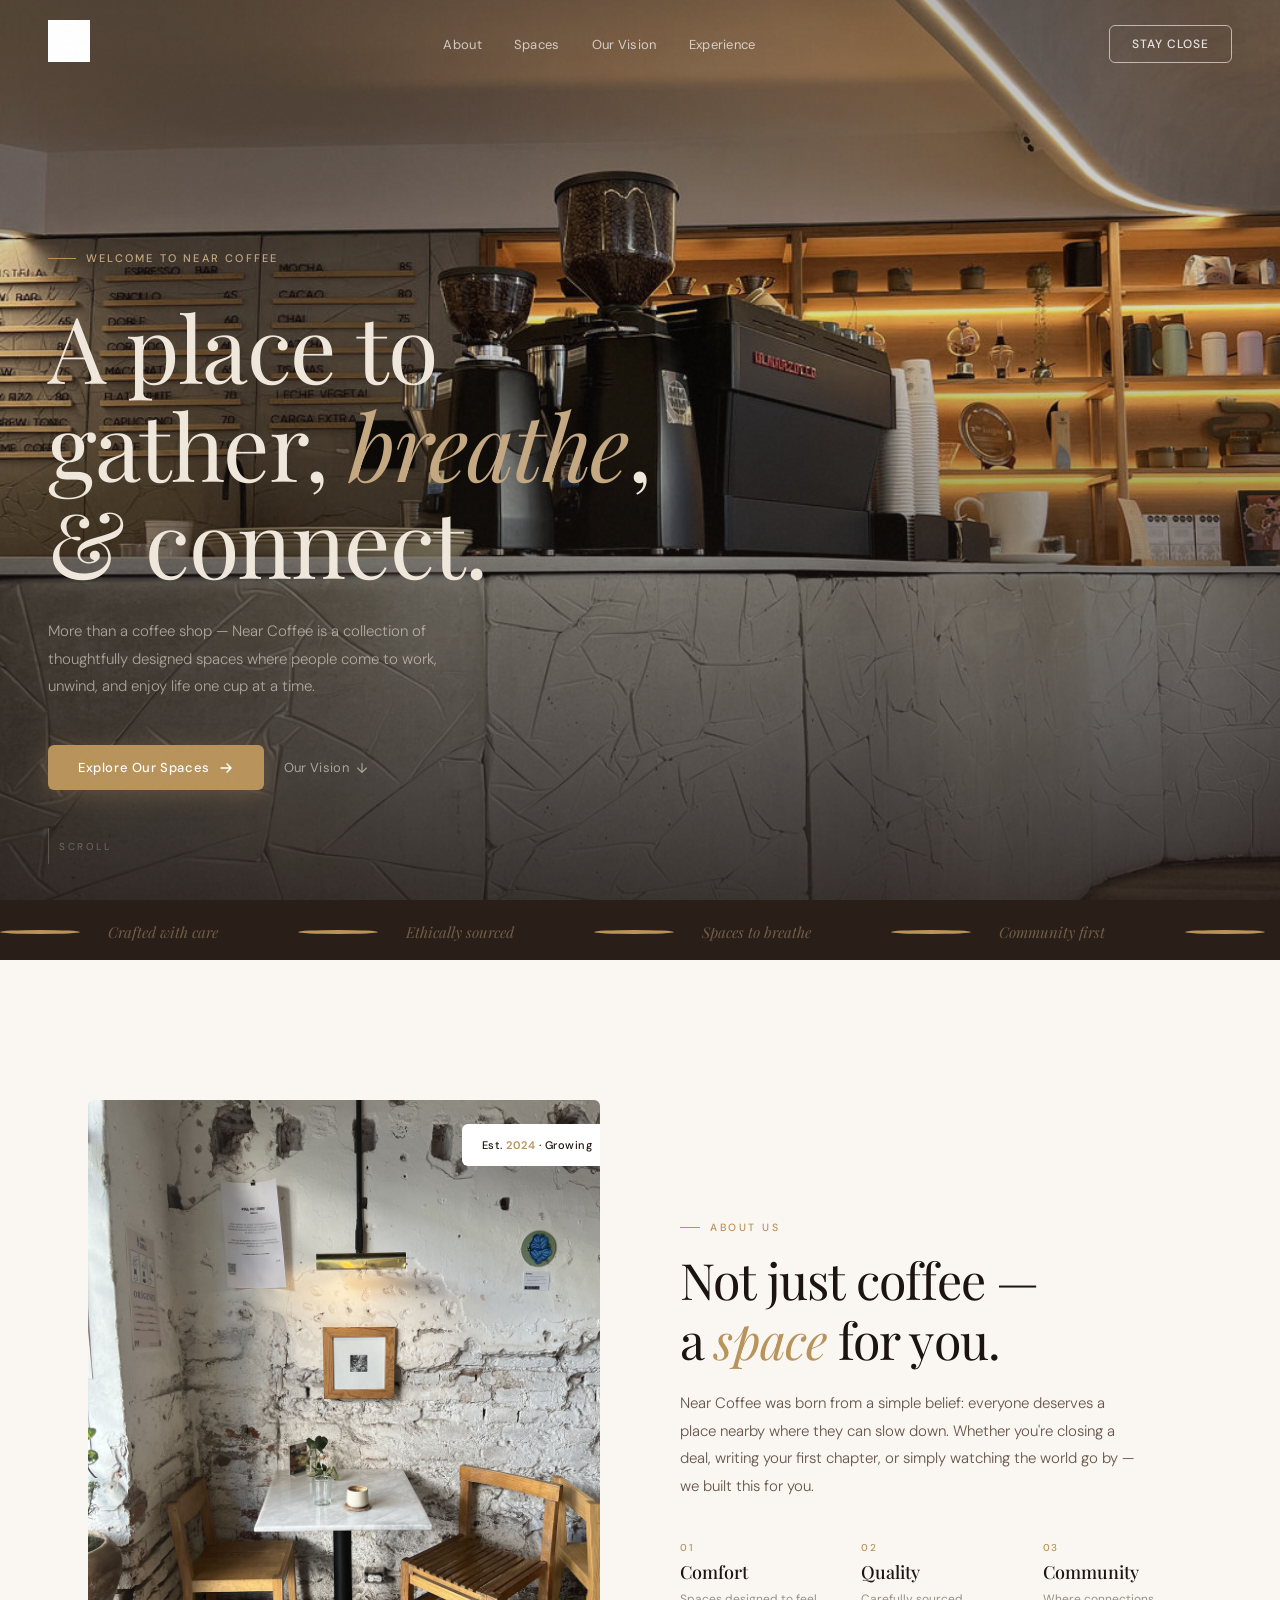
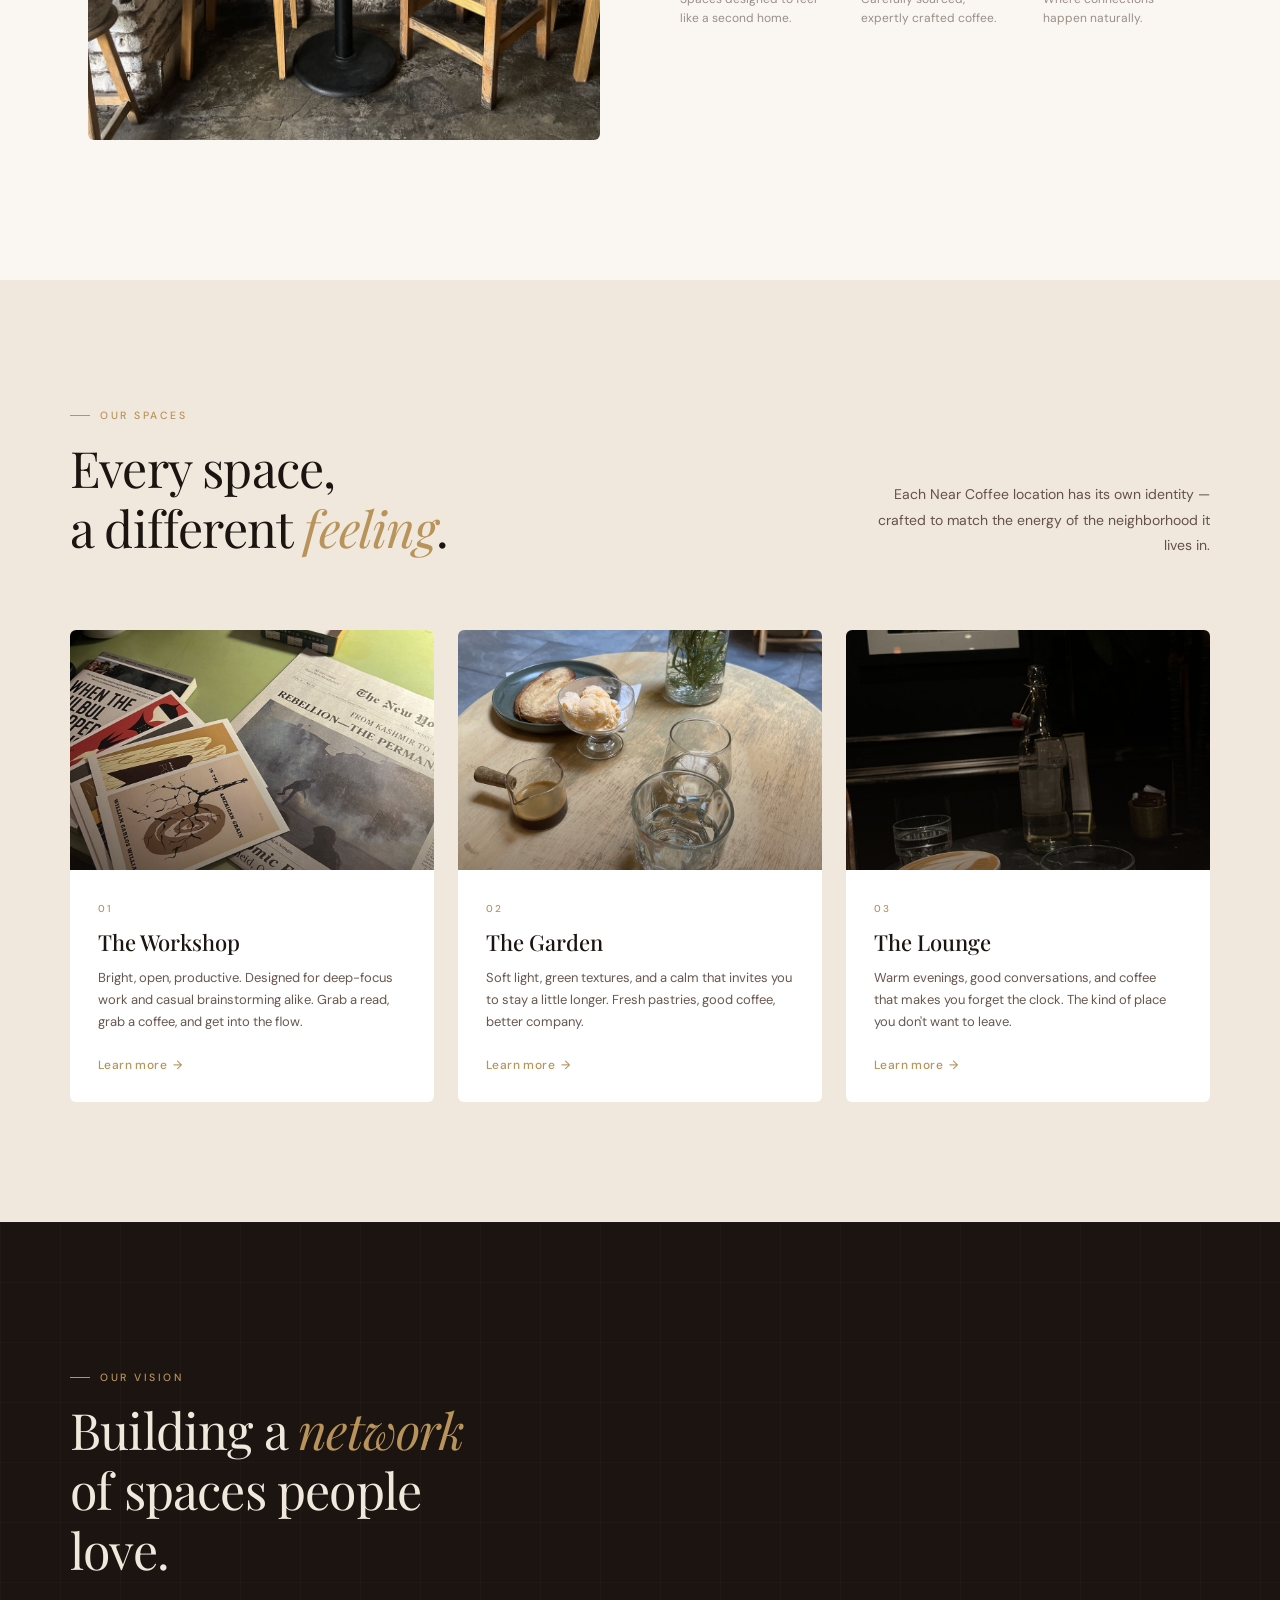
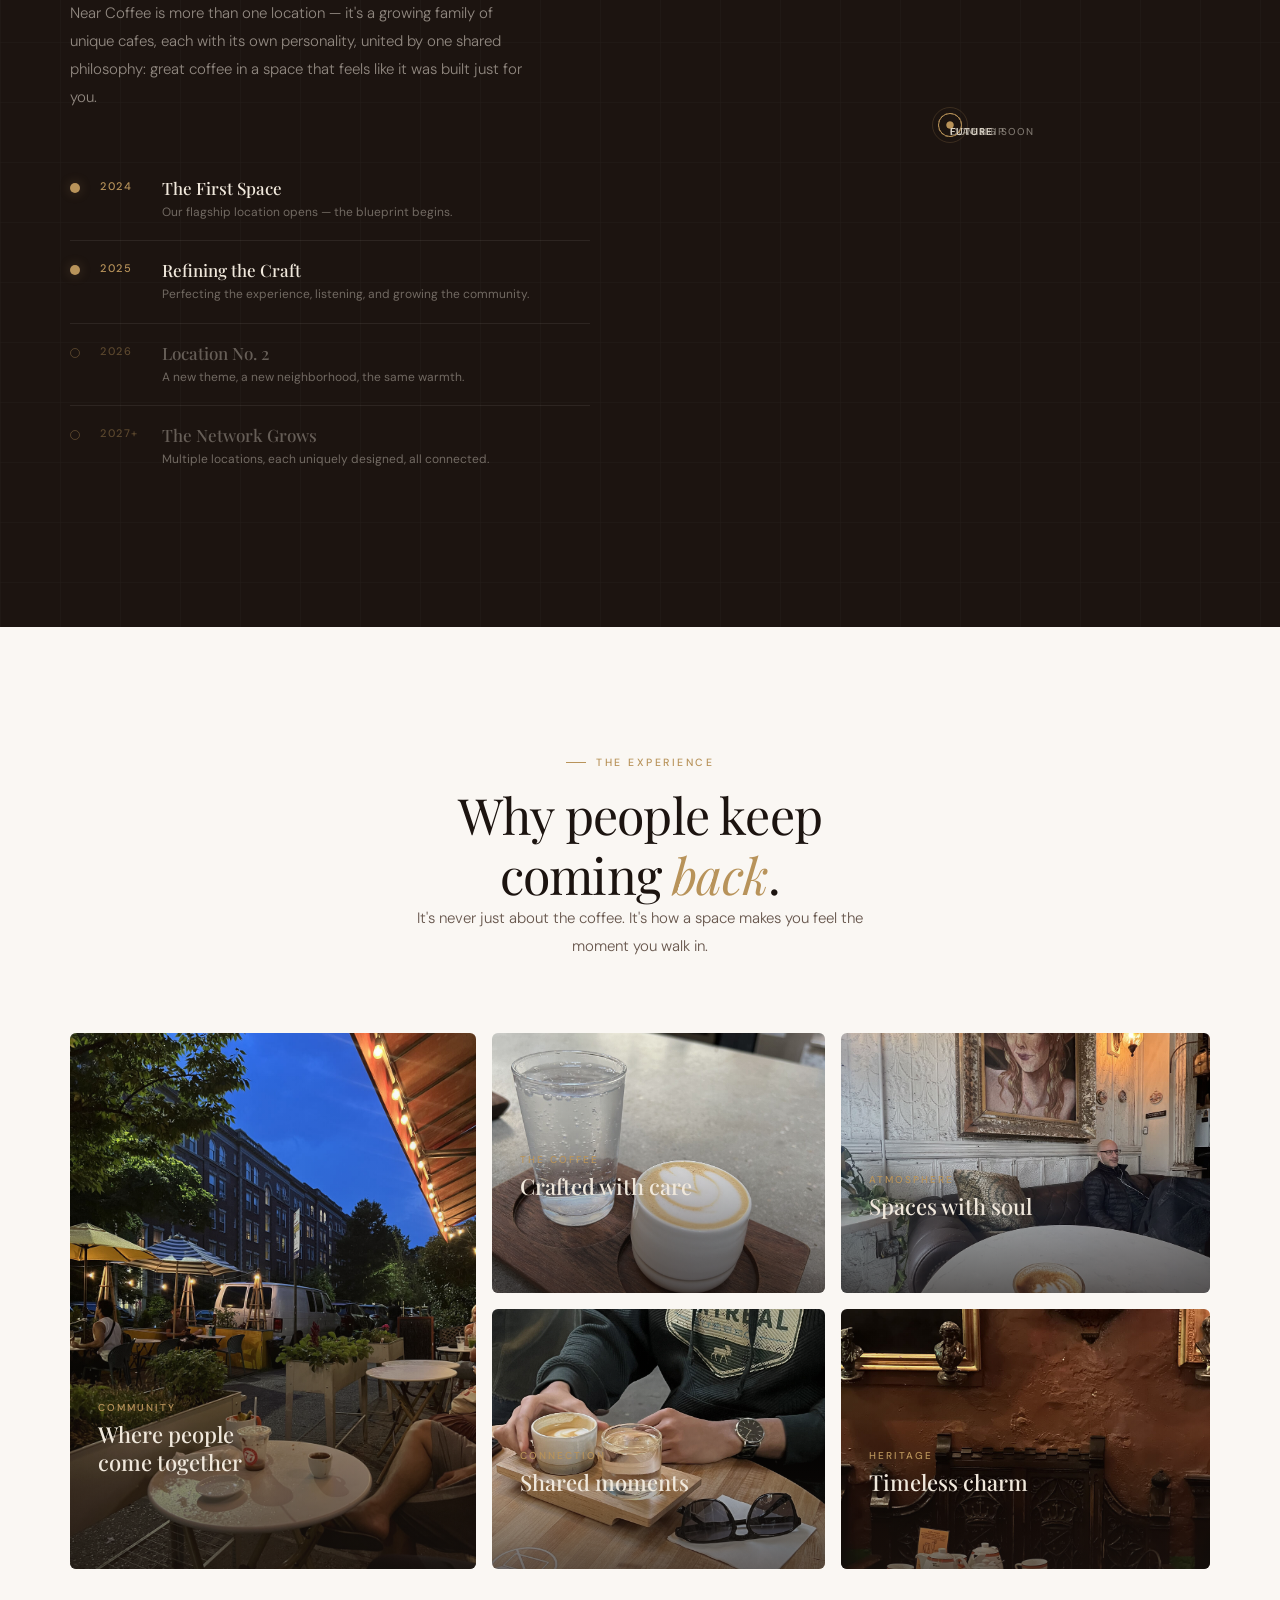
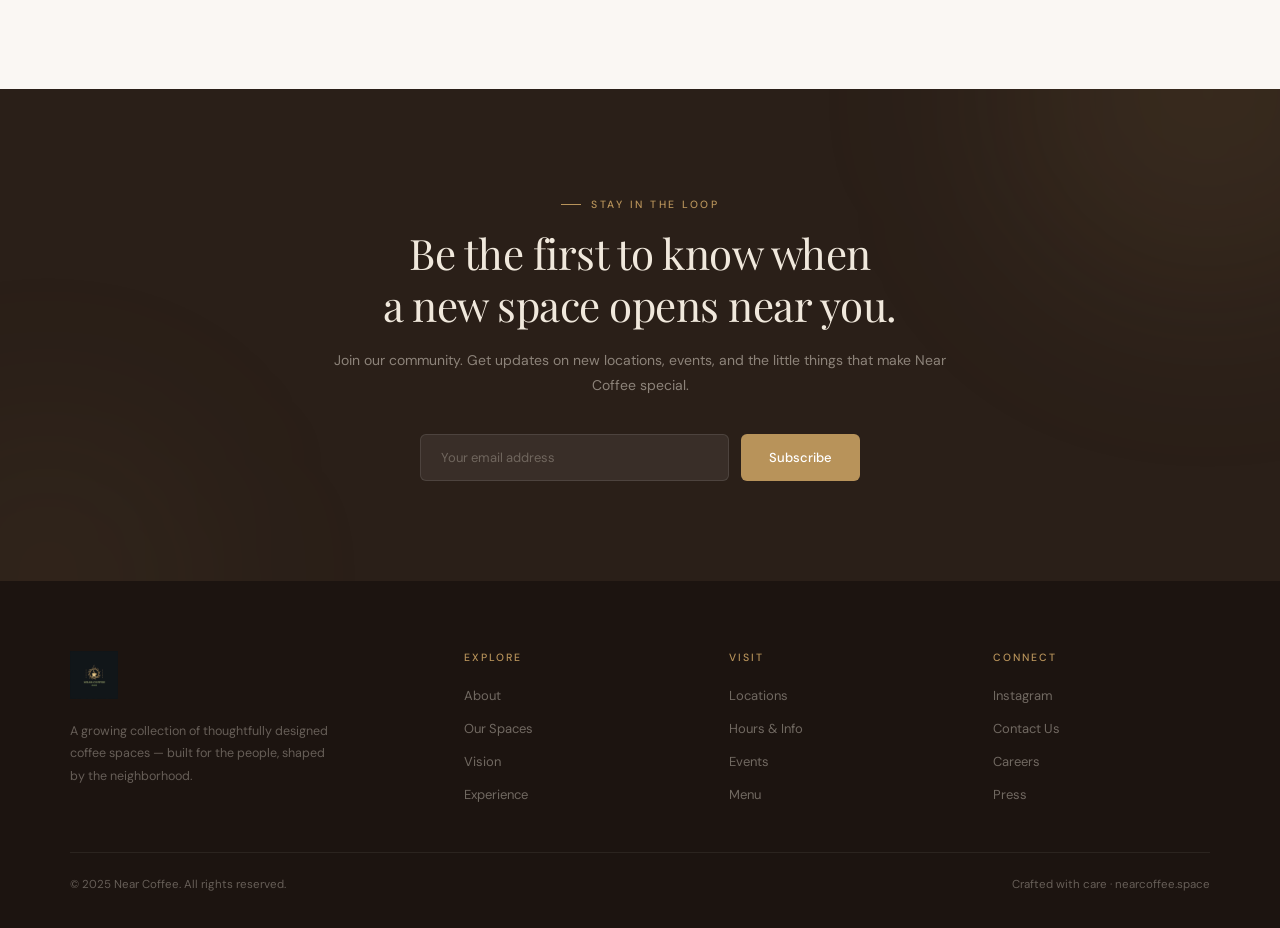
==== index.html @ dd23cb7d "Added initial index file" ====
<!DOCTYPE html>
<html lang="en">
<head>
<meta charset="UTF-8"/>
<meta name="viewport" content="width=device-width, initial-scale=1.0"/>
<title>Near Coffee — Your Space</title>
<link rel="preconnect" href="https://fonts.googleapis.com">
<link rel="preconnect" href="https://fonts.gstatic.com" crossorigin>
<link href="https://fonts.googleapis.com/css2?family=Playfair+Display:ital,wght@0,400;0,500;0,600;1,400;1,500&family=DM+Sans:wght@300;400;500&display=swap" rel="stylesheet">
<style>
/* ═══════════════════════════════════════════
   TOKENS & RESET
═══════════════════════════════════════════ */
:root {
  --espresso:   #1c1410;
  --dark-brown:#2a1f18;
  --umber:     #3d2e24;
  --latte:     #c4a882;
  --cream:     #f0e8dc;
  --cream-off: #e4d9cb;
  --warm-white:#faf7f3;
  --text-mute: rgba(60,40,28,.5);
  --text-body: rgba(60,40,28,.78);
  --gold:      #b8935a;
  --gold-light:rgba(184,147,90,.18);
  --radius:    6px;
  --font-display: 'Playfair Display', Georgia, serif;
  --font-body:    'DM Sans', system-ui, sans-serif;
}

*, *::before, *::after { margin:0; padding:0; box-sizing:border-box; }
html { scroll-behavior: smooth; }
body {
  font-family: var(--font-body);
  background: var(--warm-white);
  color: var(--espresso);
  -webkit-font-smoothing: antialiased;
  overflow-x: hidden;
}
a { text-decoration:none; color:inherit; }

/* Grain overlay */
body::after {
  content:'';
  position:fixed; inset:0; z-index:999;
  pointer-events:none; opacity:.03;
  background-image: url("data:image/svg+xml,%3Csvg viewBox='0 0 256 256' xmlns='http://www.w3.org/2000/svg'%3E%3Cfilter id='n'%3E%3CfeTurbulence type='fractalNoise' baseFrequency='.9' numOctaves='4' stitchTiles='stitch'/%3E%3C/filter%3E%3Crect width='100%25' height='100%25' filter='url(%23n)'/%3E%3C/svg%3E");
}

/* ═══════════════════════════════════════════
   NAV
═══════════════════════════════════════════ */
nav {
  position:fixed; top:0; left:0; right:0; z-index:100;
  display:flex; align-items:center; justify-content:space-between;
  padding: 20px 48px;
  transition: all .4s cubic-bezier(.4,0,.2,1);
}
nav.scrolled {
  background: rgba(250,247,243,.92);
  backdrop-filter: blur(14px);
  -webkit-backdrop-filter: blur(14px);
  padding: 12px 48px;
  box-shadow: 0 1px 0 rgba(184,147,90,.15);
}
.nav-logo img {
  height: 42px;
  width: auto;
  transition: filter .3s;
}
nav:not(.scrolled) .nav-logo img {
  filter: brightness(0) invert(1);
}
nav.scrolled .nav-logo img {
  filter: none;
}
.nav-links { display:flex; gap:32px; list-style:none; align-items:center; }
.nav-links a {
  font-size:13px; font-weight:400;
  color: rgba(255,255,255,.7);
  letter-spacing:.3px; position:relative;
  transition: color .3s;
}
nav.scrolled .nav-links a { color: var(--text-body); }
.nav-links a::after {
  content:''; position:absolute; bottom:-4px; left:0;
  width:0; height:1.5px; background:var(--gold);
  transition: width .35s cubic-bezier(.4,0,.2,1);
}
.nav-links a:hover { color: var(--gold); }
.nav-links a:hover::after { width:100%; }
.nav-cta {
  font-size:12px; font-weight:500; letter-spacing:1px;
  text-transform:uppercase; padding:10px 22px;
  border:1.5px solid rgba(255,255,255,.6); border-radius:var(--radius);
  color: rgba(255,255,255,.85);
  transition: background .3s, color .3s, border-color .3s;
}
nav.scrolled .nav-cta { border-color:var(--espresso); color:var(--espresso); }
.nav-cta:hover { background:var(--gold); color:#fff; border-color:var(--gold); }

/* ═══════════════════════════════════════════
   HERO
═══════════════════════════════════════════ */
.hero {
  position:relative;
  min-height:100vh;
  display:flex; flex-direction:column;
  justify-content:flex-end;
  padding: 0 48px 110px;
  overflow:hidden;
}
.hero-bg {
  position:absolute; inset:0;
  background: url([data-uri]) center/cover no-repeat;
  transition: transform 8s ease-out;
}
.hero:hover .hero-bg { transform: scale(1.03); }
.hero-overlay {
  position:absolute; inset:0;
  background: linear-gradient(
    to bottom,
    rgba(28,20,16,.3) 0%,
    rgba(28,20,16,.15) 35%,
    rgba(28,20,16,.55) 70%,
    rgba(28,20,16,.85) 100%
  );
}
.hero-content { position:relative; z-index:2; max-width:700px; }

.hero-tag {
  display:inline-flex; align-items:center; gap:10px;
  font-size:11px; font-weight:500;
  letter-spacing:2.2px; text-transform:uppercase;
  color:var(--latte); margin-bottom:32px;
  opacity:0; animation: revealUp .9s .2s forwards;
}
.hero-tag::before { content:''; width:28px; height:1px; background:var(--gold); }

.hero-title {
  font-family:var(--font-display);
  font-size: clamp(50px, 8vw, 92px);
  font-weight:400; line-height:1.06;
  color:var(--cream); letter-spacing:-1.5px;
  opacity:0; animation: revealUp 1s .4s forwards;
}
.hero-title em { font-style:italic; color:var(--latte); }

.hero-sub {
  margin-top:28px; max-width:440px;
  font-size:15px; font-weight:300; line-height:1.85;
  color:rgba(240,232,220,.6);
  opacity:0; animation: revealUp .9s .65s forwards;
}
.hero-actions {
  margin-top:44px; display:flex; gap:16px;
  flex-wrap:wrap; align-items:center;
  opacity:0; animation: revealUp .9s .85s forwards;
}
.btn-primary {
  display:inline-flex; align-items:center; gap:8px;
  padding:14px 30px; background:var(--gold); color:#fff;
  font-size:13px; font-weight:500; letter-spacing:.6px;
  border-radius:var(--radius); border:none; cursor:pointer;
  transition: background .3s, transform .2s, box-shadow .3s;
  box-shadow: 0 4px 24px rgba(184,147,90,.3);
}
.btn-primary:hover { background:#a07e48; transform:translateY(-1px); box-shadow:0 6px 32px rgba(184,147,90,.4); }
.btn-primary svg { transition:transform .3s; }
.btn-primary:hover svg { transform:translateX(3px); }
.btn-ghost {
  display:inline-flex; align-items:center; gap:6px;
  padding:14px 4px; font-size:13px; font-weight:400;
  color:rgba(240,232,220,.6); border:none; background:none;
  cursor:pointer; transition:color .3s; letter-spacing:.3px;
}
.btn-ghost:hover { color:var(--latte); }

.hero-scroll {
  position:absolute; bottom:36px; left:48px; z-index:2;
  display:flex; align-items:center; gap:10px;
  font-size:10px; letter-spacing:2.5px; text-transform:uppercase;
  color:rgba(240,232,220,.3);
  opacity:0; animation: revealUp .8s 1.2s forwards;
}
.hero-scroll-line {
  width:1px; height:36px; background:rgba(240,232,220,.2);
  position:relative; overflow:hidden;
}
.hero-scroll-line::after {
  content:''; position:absolute; top:-100%; left:0;
  width:100%; height:100%; background:var(--gold);
  animation: scrollPulse 2s ease-in-out infinite;
}
@keyframes scrollPulse { 0%{top:-100%} 100%{top:100%} }
@keyframes revealUp {
  from { opacity:0; transform:translateY(28px); }
  to   { opacity:1; transform:translateY(0); }
}

/* ═══════════════════════════════════════════
   MARQUEE
═══════════════════════════════════════════ */
.marquee-strip {
  background:var(--dark-brown); padding:18px 0;
  overflow:hidden; white-space:nowrap;
}
.marquee-track {
  display:inline-flex;
  animation: marquee 28s linear infinite;
}
.marquee-track span {
  display:inline-flex; align-items:center; gap:28px;
  font-family:var(--font-display); font-size:15px; font-style:italic;
  color:rgba(196,168,130,.45); padding-right:80px; white-space:nowrap;
}
.marquee-track .dot { width:4px; height:4px; border-radius:50%; background:var(--gold); flex-shrink:0; }
@keyframes marquee { to { transform:translateX(-50%); } }

/* ═══════════════════════════════════════════
   SECTION COMMONS
═══════════════════════════════════════════ */
section { padding:120px 48px; }
.sec-label {
  display:inline-flex; align-items:center; gap:10px;
  font-size:10.5px; font-weight:500;
  letter-spacing:2.5px; text-transform:uppercase; color:var(--gold);
  margin-bottom:16px;
}
.sec-label::before { content:''; width:20px; height:1px; background:var(--gold); }
.sec-title {
  font-family:var(--font-display);
  font-size:clamp(34px, 4.5vw, 50px); font-weight:400;
  line-height:1.2; color:var(--espresso); letter-spacing:-.8px;
  max-width:540px;
}
.sec-title em { font-style:italic; color:var(--gold); }
.sec-desc {
  font-size:15px; font-weight:300; line-height:1.85;
  color:var(--text-body); max-width:460px; margin-top:20px;
}

/* Reveal */
.reveal {
  opacity:0; transform:translateY(36px);
  transition: opacity .85s cubic-bezier(.4,0,.2,1), transform .85s cubic-bezier(.4,0,.2,1);
}
.reveal.visible { opacity:1; transform:translateY(0); }
.reveal-d1 { transition-delay:.12s; }
.reveal-d2 { transition-delay:.24s; }
.reveal-d3 { transition-delay:.36s; }

/* ═══════════════════════════════════════════
   ABOUT
═══════════════════════════════════════════ */
.about-wrap { max-width:1200px; margin:0 auto; padding:140px 48px; }
.about {
  display:grid; grid-template-columns:1fr 1fr;
  gap:80px; align-items:center;
}
.about-visual {
  position:relative; border-radius:var(--radius); overflow:hidden;
  aspect-ratio:4/5;
}
.about-visual img {
  width:100%; height:100%; object-fit:cover;
  transition: transform 6s ease;
}
.about-wrap:hover .about-visual img { transform:scale(1.04); }

.about-tag {
  position:absolute; top:24px; right:-12px;
  background:#fff; padding:14px 20px;
  border-radius:var(--radius);
  box-shadow:0 8px 40px rgba(0,0,0,.08);
  font-size:11px; font-weight:500; color:var(--espresso);
  letter-spacing:.5px; white-space:nowrap; z-index:2;
}
.about-tag span { color:var(--gold); font-weight:600; }

.about-pillars { display:flex; gap:32px; margin-top:40px; flex-wrap:wrap; }
.pillar { display:flex; flex-direction:column; gap:6px; flex:1; min-width:110px; }
.pillar-num { font-size:10px; color:var(--gold); font-weight:500; letter-spacing:1.5px; }
.pillar-name { font-family:var(--font-display); font-size:18px; font-weight:500; color:var(--espresso); }
.pillar-desc { font-size:12px; color:var(--text-mute); line-height:1.6; }

/* ═══════════════════════════════════════════
   SPACES
═══════════════════════════════════════════ */
.spaces-section { background:var(--cream); }
.spaces-inner { max-width:1140px; margin:0 auto; }
.spaces-header {
  display:flex; justify-content:space-between; align-items:flex-end;
  flex-wrap:wrap; gap:24px; margin-bottom:72px;
}
.spaces-grid {
  display:grid; grid-template-columns:repeat(3,1fr); gap:24px;
}
.space-card {
  background:#fff; border-radius:var(--radius);
  overflow:hidden; cursor:pointer; position:relative;
  transition: transform .35s cubic-bezier(.4,0,.2,1), box-shadow .35s;
}
.space-card:hover { transform:translateY(-6px); box-shadow:0 20px 60px rgba(0,0,0,.08); }
.space-card-img {
  height:240px; overflow:hidden; position:relative;
}
.space-card-img img {
  width:100%; height:100%; object-fit:cover;
  transition: transform .6s cubic-bezier(.4,0,.2,1);
}
.space-card:hover .space-card-img img { transform:scale(1.06); }
.space-card-img::after {
  content:''; position:absolute; inset:0;
  background:linear-gradient(to top, rgba(28,20,16,.4) 0%, transparent 60%);
}
.space-card-body { padding:32px 28px 28px; }
.sc-num { font-size:10px; letter-spacing:2px; color:var(--gold); font-weight:500; margin-bottom:12px; }
.sc-title { font-family:var(--font-display); font-size:22px; font-weight:500; color:var(--espresso); margin-bottom:10px; }
.sc-desc { font-size:13px; color:var(--text-body); line-height:1.7; margin-bottom:20px; }
.sc-link {
  display:inline-flex; align-items:center; gap:6px;
  font-size:12px; font-weight:500; color:var(--gold); letter-spacing:.4px;
  transition: gap .3s;
}
.sc-link:hover { gap:10px; }

/* ═══════════════════════════════════════════
   VISION
═══════════════════════════════════════════ */
.vision {
  background:var(--espresso); position:relative;
  overflow:hidden; padding:140px 48px;
}
.vision-grid-bg {
  position:absolute; inset:0; opacity:.04;
  background-image:
    linear-gradient(rgba(255,255,255,.5) 1px, transparent 1px),
    linear-gradient(90deg, rgba(255,255,255,.5) 1px, transparent 1px);
  background-size:60px 60px; pointer-events:none;
}
.vision-inner {
  max-width:1140px; margin:0 auto;
  display:grid; grid-template-columns:1fr 1fr;
  gap:100px; align-items:center; position:relative; z-index:1;
}
.vision-text .sec-label { color:var(--gold); }
.vision-text .sec-title { color:var(--cream); max-width:440px; }
.vision-text .sec-desc { color:rgba(240,232,220,.55); }

.vision-timeline { margin-top:48px; display:flex; flex-direction:column; }
.vt-item {
  display:flex; gap:20px; align-items:flex-start;
  padding:18px 0; border-bottom:1px solid rgba(240,232,220,.08);
}
.vt-item:last-child { border-bottom:none; }
.vt-dot {
  width:10px; height:10px; border-radius:50%;
  background:var(--gold); flex-shrink:0; margin-top:6px;
  box-shadow:0 0 12px rgba(184,147,90,.3);
}
.vt-dot.future { background:transparent; border:1.5px solid rgba(184,147,90,.35); box-shadow:none; }
.vt-year { font-size:11px; font-weight:500; letter-spacing:1.5px; color:var(--gold); min-width:42px; margin-top:2px; }
.vt-year.future { color:rgba(184,147,90,.4); }
.vt-info h4 { font-family:var(--font-display); font-size:17px; font-weight:500; color:var(--cream); margin-bottom:4px; }
.vt-info h4.future { color:rgba(240,232,220,.35); }
.vt-info p { font-size:12px; color:rgba(240,232,220,.4); line-height:1.6; }

.vision-map {
  position:relative; aspect-ratio:1; max-width:420px; margin:0 auto;
}
.vm-frame {
  position:absolute; inset:0;
  border:1px solid rgba(184,147,90,.12); border-radius:var(--radius);
  background:rgba(184,147,90,.02);
}
.vm-pin { position:absolute; width:24px; height:24px; transform:translate(-50%,-50%); }
.vm-pin-ring { width:100%; height:100%; border-radius:50%; border:1.5px solid var(--gold); position:relative; transition:border-color .3s; }
.vm-pin:hover .vm-pin-ring { border-color:var(--latte); }
.vm-pin-dot { position:absolute; top:50%; left:50%; transform:translate(-50%,-50%); width:7px; height:7px; border-radius:50%; background:var(--gold); }
.vm-pin.future .vm-pin-ring { border-color:rgba(184,147,90,.25); border-style:dashed; }
.vm-pin.future .vm-pin-dot { background:rgba(184,147,90,.3); }
.vm-pin-pulse { position:absolute; inset:-6px; border-radius:50%; border:1px solid rgba(184,147,90,.2); animation:pinPulse 2.5s ease-out infinite; }
@keyframes pinPulse { to { transform:scale(2.2); opacity:0; } }
.vm-label { position:absolute; font-size:10px; font-weight:500; letter-spacing:1px; text-transform:uppercase; color:rgba(240,232,220,.45); white-space:nowrap; }

/* ═══════════════════════════════════════════
   EXPERIENCE — Photo Grid
═══════════════════════════════════════════ */
.experience { background:var(--warm-white); }
.exp-inner { max-width:1140px; margin:0 auto; }
.exp-header { text-align:center; margin-bottom:72px; }
.exp-header .sec-label { justify-content:center; }
.exp-header .sec-title { max-width:100%; text-align:center; }
.exp-header .sec-desc { text-align:center; margin:0 auto; }

.exp-photo-grid {
  display:grid;
  grid-template-columns: 1.1fr 0.9fr 1fr;
  grid-template-rows: 260px 260px;
  gap:16px;
}
.exp-photo {
  position:relative; border-radius:var(--radius);
  overflow:hidden; cursor:pointer;
}
.exp-photo img {
  width:100%; height:100%; object-fit:cover;
  transition:transform .6s cubic-bezier(.4,0,.2,1);
}
.exp-photo:hover img { transform:scale(1.05); }
.exp-photo-overlay {
  position:absolute; inset:0;
  background:linear-gradient(to top, rgba(28,20,16,.65) 0%, rgba(28,20,16,.1) 50%, transparent 100%);
  display:flex; flex-direction:column; justify-content:flex-end;
  padding:28px;
  transition: background .3s;
}
.exp-photo:hover .exp-photo-overlay { background:linear-gradient(to top, rgba(28,20,16,.75) 0%, rgba(28,20,16,.2) 50%, transparent 100%); }
.exp-photo-label {
  font-size:10px; letter-spacing:2px; text-transform:uppercase;
  color:var(--gold); margin-bottom:6px; font-weight:500;
}
.exp-photo-title {
  font-family:var(--font-display); font-size:22px; font-weight:500;
  color:var(--cream); line-height:1.3;
}
.exp-photo-desc {
  font-size:12px; color:rgba(240,232,220,.55); margin-top:6px;
  line-height:1.6; max-width:280px;
  opacity:0; transform:translateY(8px);
  transition: opacity .4s .1s, transform .4s .1s;
}
.exp-photo:hover .exp-photo-desc { opacity:1; transform:translateY(0); }

/* Grid layout — make certain items span */
.exp-photo.tall { grid-row:span 2; }

/* ═══════════════════════════════════════════
   CTA / NEWSLETTER
═══════════════════════════════════════════ */
.cta-section {
  background:var(--dark-brown); position:relative; overflow:hidden; padding:100px 48px;
}
.cta-blob { position:absolute; border-radius:50%; filter:blur(100px); pointer-events:none; }
.cta-blob-1 { width:400px; height:400px; background:rgba(184,147,90,.1); top:-40%; right:-10%; }
.cta-blob-2 { width:300px; height:300px; background:rgba(184,147,90,.06); bottom:-30%; left:-8%; }
.cta-inner { max-width:640px; margin:0 auto; text-align:center; position:relative; z-index:1; }
.cta-inner .sec-label { justify-content:center; color:var(--gold); }
.cta-inner h2 {
  font-family:var(--font-display); font-size:clamp(30px,4vw,42px);
  font-weight:400; color:var(--cream); line-height:1.25;
  margin-bottom:16px; letter-spacing:-.5px;
}
.cta-inner p { font-size:14px; color:rgba(240,232,220,.5); line-height:1.8; margin-bottom:36px; }
.cta-form { display:flex; gap:12px; max-width:440px; margin:0 auto; }
.cta-form input {
  flex:1; padding:14px 20px; background:rgba(255,255,255,.07);
  border:1px solid rgba(255,255,255,.1); border-radius:var(--radius);
  color:var(--cream); font-family:var(--font-body); font-size:13px; outline:none;
  transition:border-color .3s, background .3s;
}
.cta-form input::placeholder { color:rgba(240,232,220,.3); }
.cta-form input:focus { border-color:var(--gold); background:rgba(255,255,255,.1); }
.cta-form button {
  padding:14px 28px; background:var(--gold); color:#fff;
  border:none; border-radius:var(--radius); font-family:var(--font-body);
  font-size:13px; font-weight:500; cursor:pointer;
  transition:background .3s; white-space:nowrap;
}
.cta-form button:hover { background:#a07e48; }

/* ═══════════════════════════════════════════
   FOOTER
═══════════════════════════════════════════ */
footer { background:var(--espresso); padding:70px 48px 36px; color:rgba(240,232,220,.35); }
.footer-inner {
  max-width:1140px; margin:0 auto;
  display:grid; grid-template-columns:1.6fr 1fr 1fr 1fr; gap:48px;
}
.footer-logo img { height:48px; width:auto; margin-bottom:16px; }
.footer-brand p { font-size:12.5px; line-height:1.8; max-width:260px; }
.footer-col h4 { font-size:10.5px; font-weight:500; letter-spacing:2px; text-transform:uppercase; color:var(--gold); margin-bottom:20px; }
.footer-col ul { list-style:none; display:flex; flex-direction:column; gap:12px; }
.footer-col a { font-size:13px; color:rgba(240,232,220,.4); transition:color .3s; }
.footer-col a:hover { color:var(--cream); }
.footer-bottom {
  max-width:1140px; margin:48px auto 0; padding-top:24px;
  border-top:1px solid rgba(240,232,220,.07);
  display:flex; justify-content:space-between; align-items:center; font-size:11.5px;
}

/* ═══════════════════════════════════════════
   RESPONSIVE
═══════════════════════════════════════════ */
@media(max-width:960px){
  .about { grid-template-columns:1fr; gap:48px; }
  .about-visual { max-width:440px; }
  .spaces-grid { grid-template-columns:1fr 1fr; }
  .vision-inner { grid-template-columns:1fr; gap:56px; }
  .exp-photo-grid { grid-template-columns:1fr 1fr; grid-template-rows:240px 240px 240px; }
  .exp-photo.tall { grid-row:span 1; }
  .footer-inner { grid-template-columns:1fr 1fr; }
}
@media(max-width:600px){
  nav { padding:18px 24px; }
  nav.scrolled { padding:12px 24px; }
  .nav-links { gap:18px; }
  .hero { padding:0 24px 80px; }
  section { padding:80px 24px; }
  .about-wrap { padding:80px 24px; }
  .spaces-grid { grid-template-columns:1fr; }
  .spaces-header { flex-direction:column; align-items:flex-start; }
  .exp-photo-grid { grid-template-columns:1fr; grid-template-rows:repeat(4,220px); }
  .cta-form { flex-direction:column; }
  .footer-inner { grid-template-columns:1fr; }
}
</style>
</head>
<body>

<!-- NAV -->
<nav id="mainNav">
  <a href="#" class="nav-logo"><img src="[data-uri]" alt="Near Coffee Space"></a>
  <ul class="nav-links">
    <li><a href="#about">About</a></li>
    <li><a href="#spaces">Spaces</a></li>
    <li><a href="#vision">Our Vision</a></li>
    <li><a href="#experience">Experience</a></li>
  </ul>
  <a href="#newsletter" class="nav-cta">Stay Close</a>
</nav>

<!-- HERO -->
<section class="hero">
  <div class="hero-bg"></div>
  <div class="hero-overlay"></div>
  <div class="hero-content">
    <div class="hero-tag">Welcome to Near Coffee</div>
    <h1 class="hero-title">A place to<br>gather, <em>breathe</em>,<br>&amp; connect.</h1>
    <p class="hero-sub">More than a coffee shop — Near Coffee is a collection of thoughtfully designed spaces where people come to work, unwind, and enjoy life one cup at a time.</p>
    <div class="hero-actions">
      <a href="#spaces" class="btn-primary">
        <span>Explore Our Spaces</span>
        <svg width="16" height="16" viewBox="0 0 16 16" fill="none"><path d="M3 8h10M9 4l4 4-4 4" stroke="currentColor" stroke-width="1.5" stroke-linecap="round" stroke-linejoin="round"/></svg>
      </a>
      <a href="#vision" class="btn-ghost">
        <span>Our Vision</span>
        <svg width="14" height="14" viewBox="0 0 16 16" fill="none"><path d="M8 3v10M3 8l5 5 5-5" stroke="currentColor" stroke-width="1.3" stroke-linecap="round" stroke-linejoin="round"/></svg>
      </a>
    </div>
  </div>
  <div class="hero-scroll">
    <div class="hero-scroll-line"></div>
    <span>Scroll</span>
  </div>
</section>

<!-- MARQUEE -->
<div class="marquee-strip">
  <div class="marquee-track">
    <span><span class="dot"></span> Crafted with care</span>
    <span><span class="dot"></span> Ethically sourced</span>
    <span><span class="dot"></span> Spaces to breathe</span>
    <span><span class="dot"></span> Community first</span>
    <span><span class="dot"></span> Thoughtfully designed</span>
    <span><span class="dot"></span> Always welcoming</span>
    <span><span class="dot"></span> Crafted with care</span>
    <span><span class="dot"></span> Ethically sourced</span>
    <span><span class="dot"></span> Spaces to breathe</span>
    <span><span class="dot"></span> Community first</span>
    <span><span class="dot"></span> Thoughtfully designed</span>
    <span><span class="dot"></span> Always welcoming</span>
  </div>
</div>

<!-- ABOUT -->
<div id="about" class="about-wrap">
  <div class="about reveal">
    <div class="about-visual">
      <img src="[data-uri]" alt="Near Coffee Interior">
      <div class="about-tag">Est. <span>2024</span> · Growing</div>
    </div>
    <div class="about-text">
      <div class="sec-label">About Us</div>
      <h2 class="sec-title">Not just coffee —<br>a <em>space</em> for you.</h2>
      <p class="sec-desc">Near Coffee was born from a simple belief: everyone deserves a place nearby where they can slow down. Whether you're closing a deal, writing your first chapter, or simply watching the world go by — we built this for you.</p>
      <div class="about-pillars">
        <div class="pillar">
          <span class="pillar-num">01</span>
          <span class="pillar-name">Comfort</span>
          <span class="pillar-desc">Spaces designed to feel like a second home.</span>
        </div>
        <div class="pillar">
          <span class="pillar-num">02</span>
          <span class="pillar-name">Quality</span>
          <span class="pillar-desc">Carefully sourced, expertly crafted coffee.</span>
        </div>
        <div class="pillar">
          <span class="pillar-num">03</span>
          <span class="pillar-name">Community</span>
          <span class="pillar-desc">Where connections happen naturally.</span>
        </div>
      </div>
    </div>
  </div>
</div>

<!-- SPACES -->
<section id="spaces" class="spaces-section">
  <div class="spaces-inner">
    <div class="spaces-header reveal">
      <div>
        <div class="sec-label">Our Spaces</div>
        <h2 class="sec-title">Every space,<br>a different <em>feeling</em>.</h2>
      </div>
      <p style="max-width:340px; font-size:14px; color:var(--text-body); line-height:1.8; text-align:right;">Each Near Coffee location has its own identity — crafted to match the energy of the neighborhood it lives in.</p>
    </div>
    <div class="spaces-grid">
      <div class="space-card reveal">
        <div class="space-card-img">
          <img src="[data-uri]" alt="The Workshop">
        </div>
        <div class="space-card-body">
          <div class="sc-num">01</div>
          <h3 class="sc-title">The Workshop</h3>
          <p class="sc-desc">Bright, open, productive. Designed for deep-focus work and casual brainstorming alike. Grab a read, grab a coffee, and get into the flow.</p>
          <a href="#" class="sc-link">Learn more <span>→</span></a>
        </div>
      </div>
      <div class="space-card reveal reveal-d1">
        <div class="space-card-img">
          <img src="[data-uri]" alt="The Garden">
        </div>
        <div class="space-card-body">
          <div class="sc-num">02</div>
          <h3 class="sc-title">The Garden</h3>
          <p class="sc-desc">Soft light, green textures, and a calm that invites you to stay a little longer. Fresh pastries, good coffee, better company.</p>
          <a href="#" class="sc-link">Learn more <span>→</span></a>
        </div>
      </div>
      <div class="space-card reveal reveal-d2">
        <div class="space-card-img">
          <img src="[data-uri]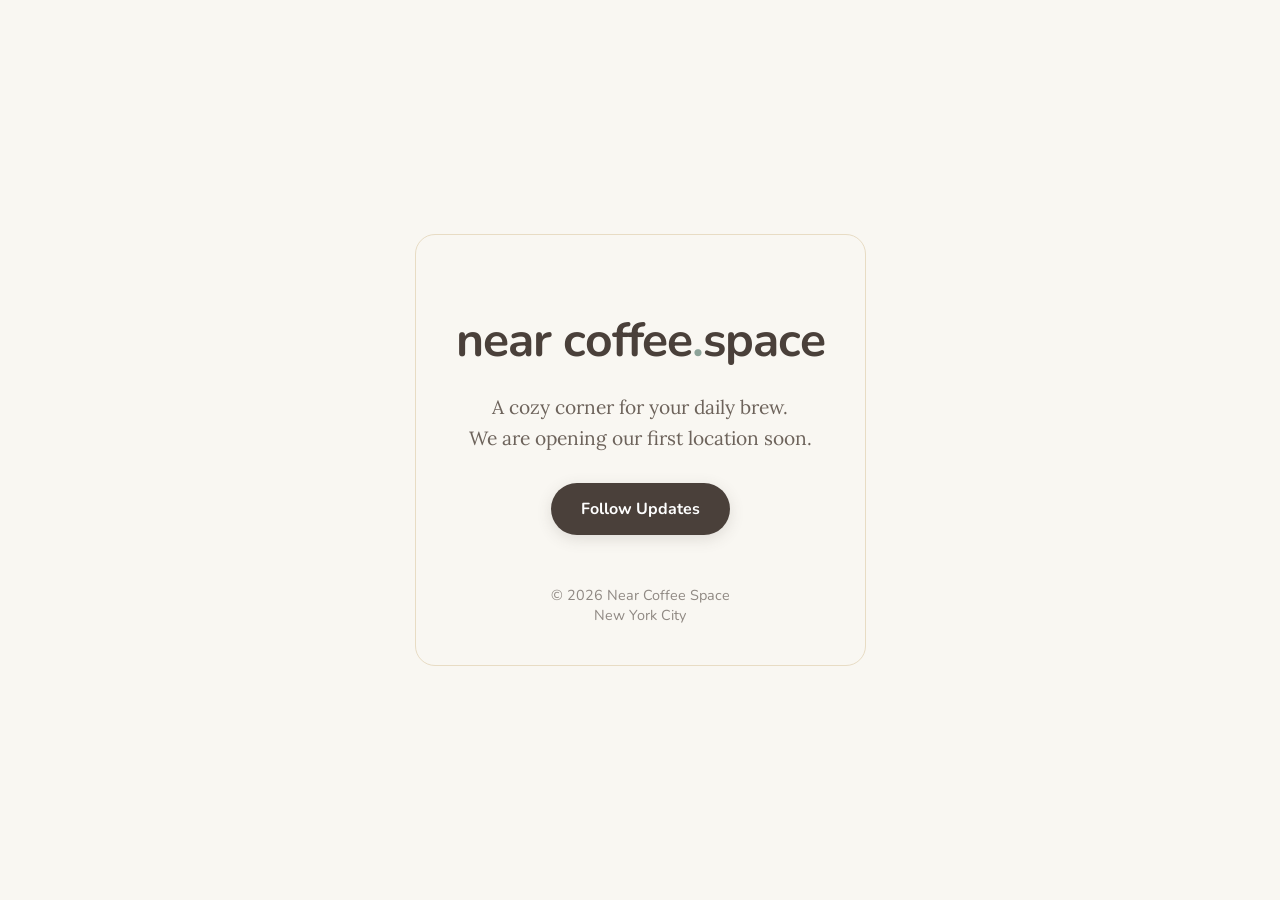
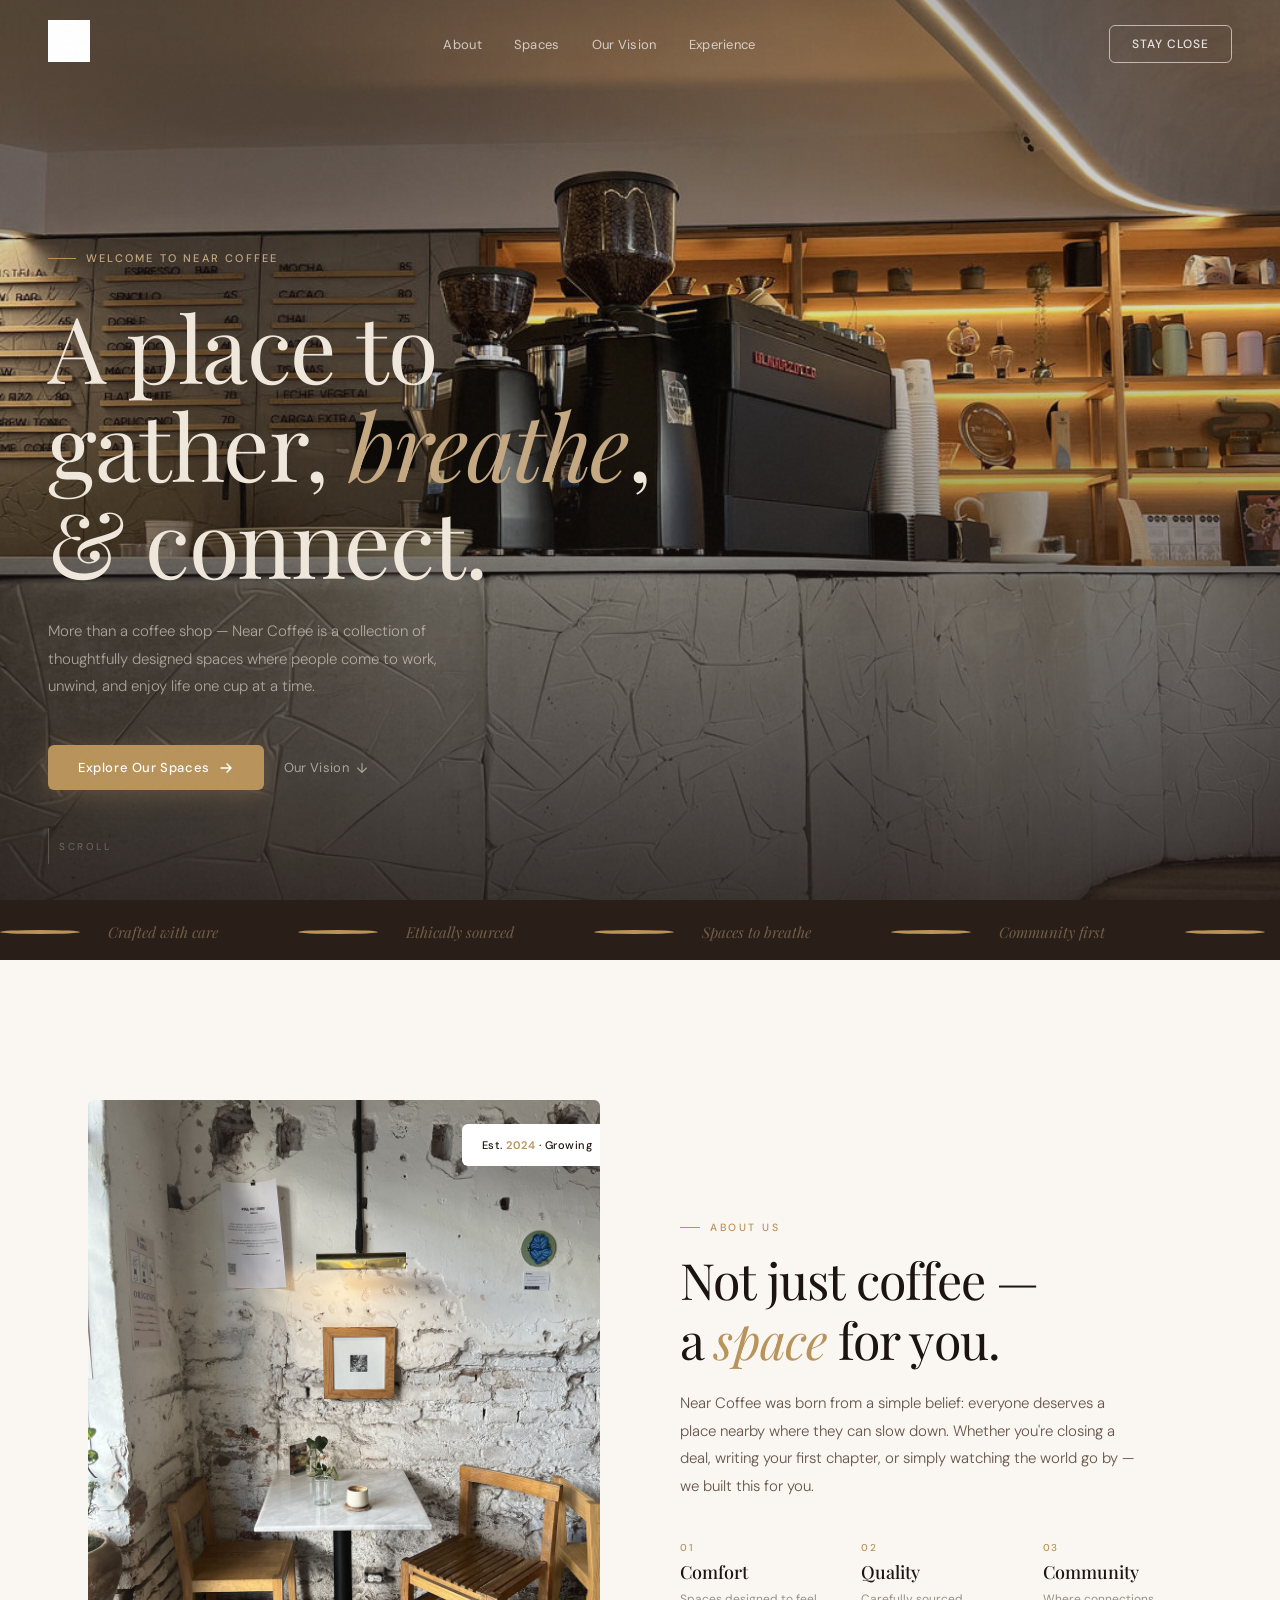
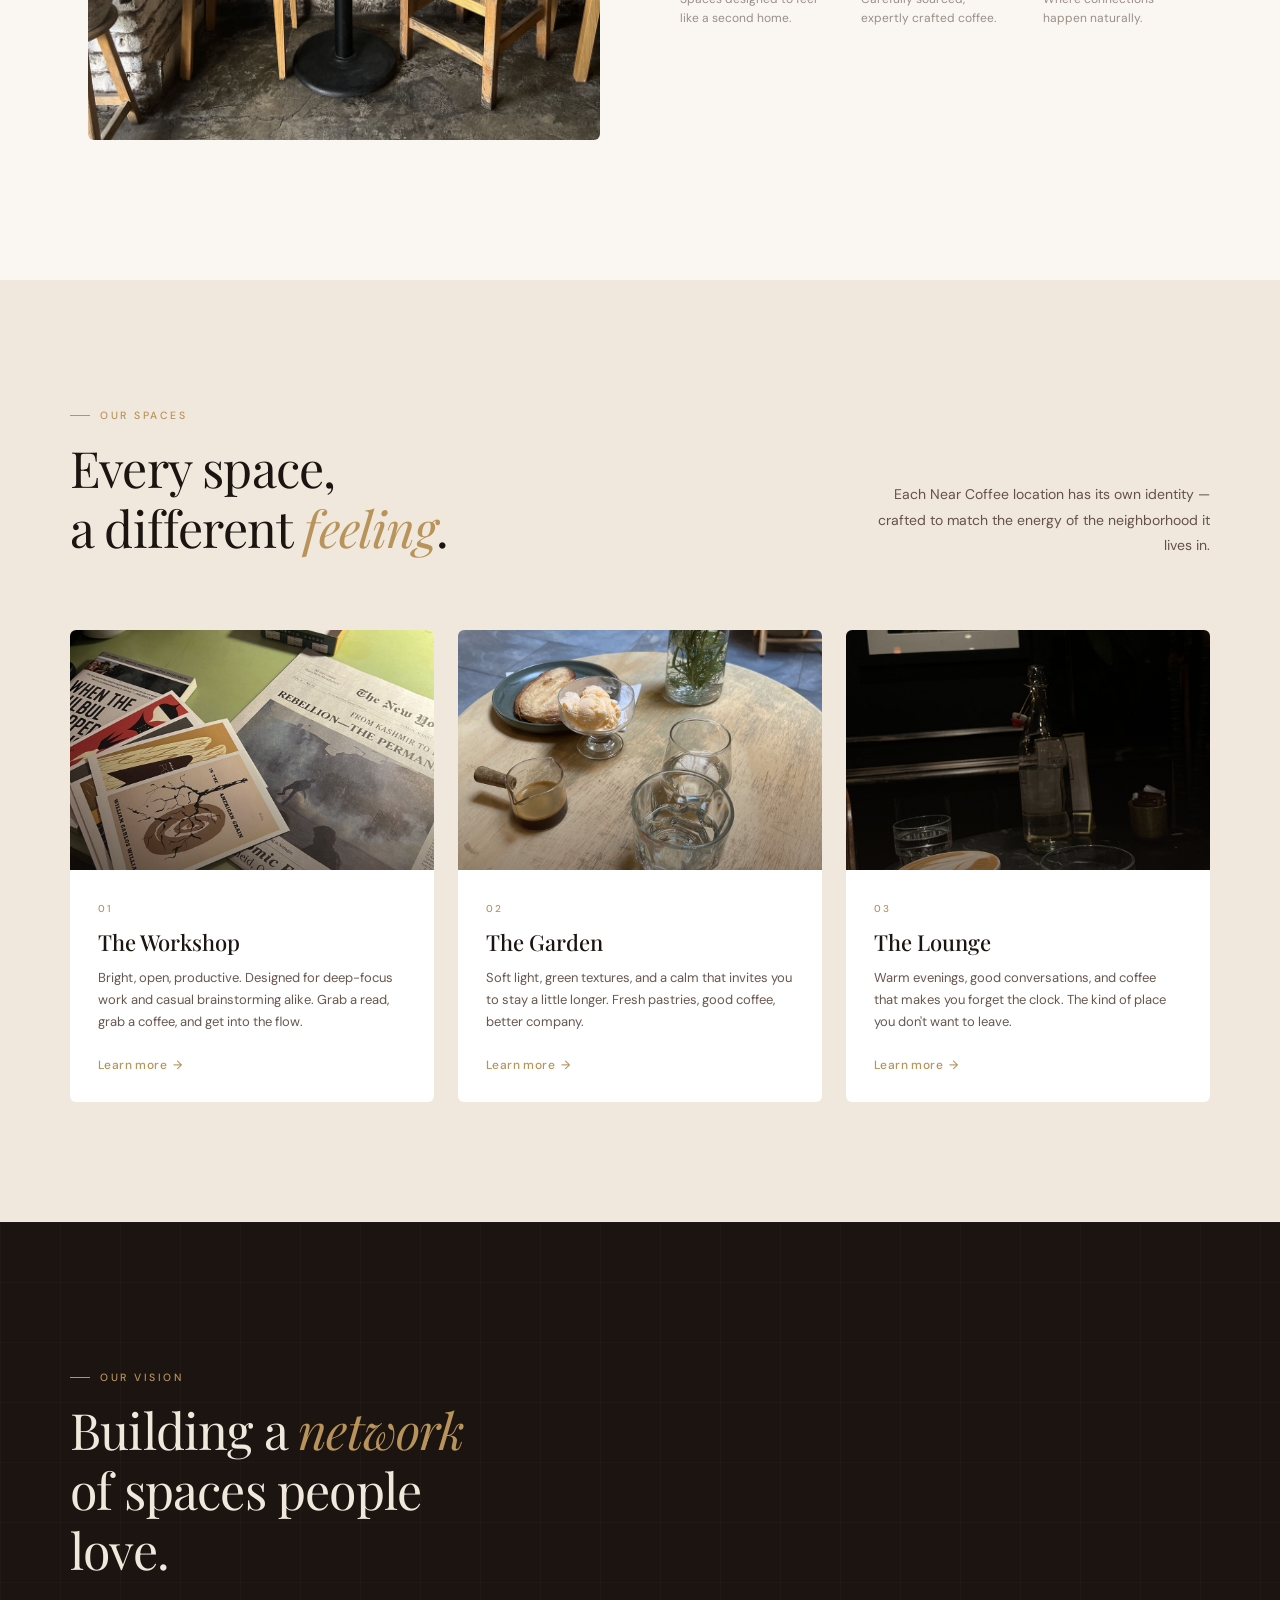
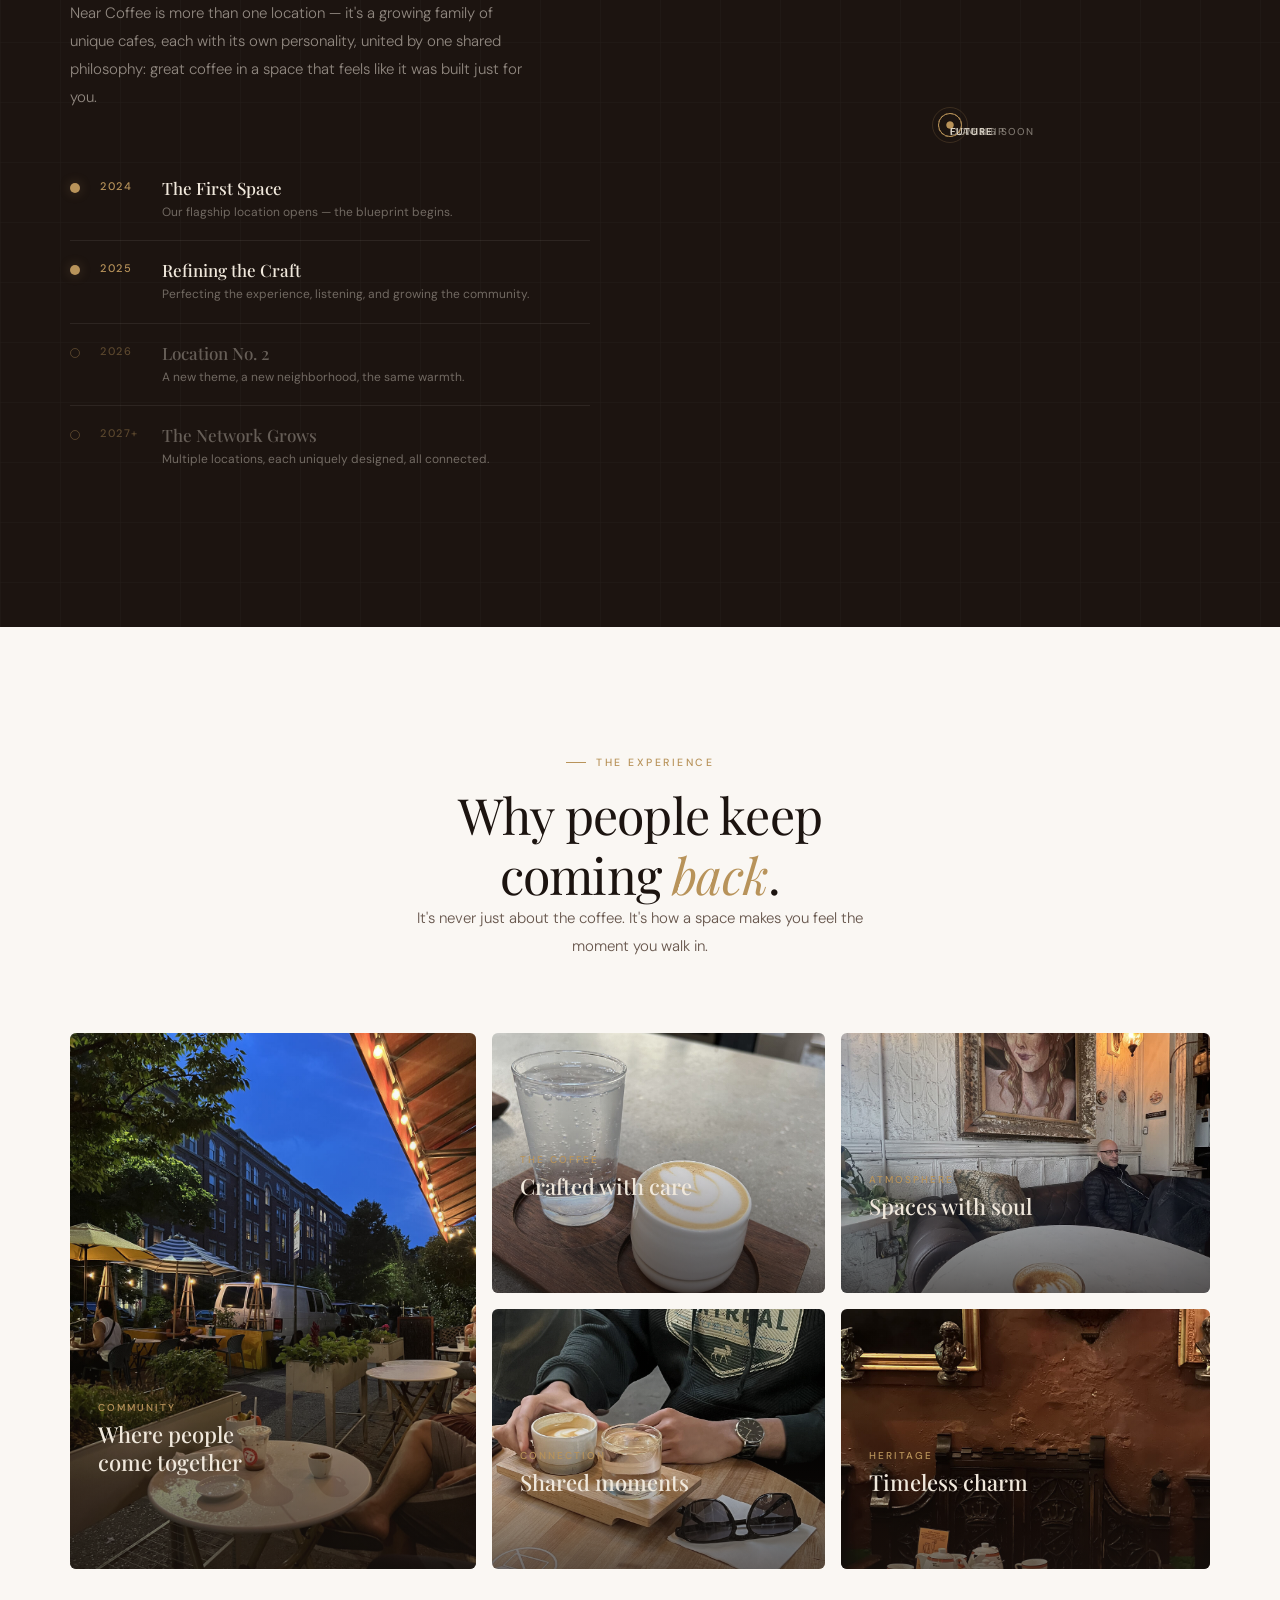
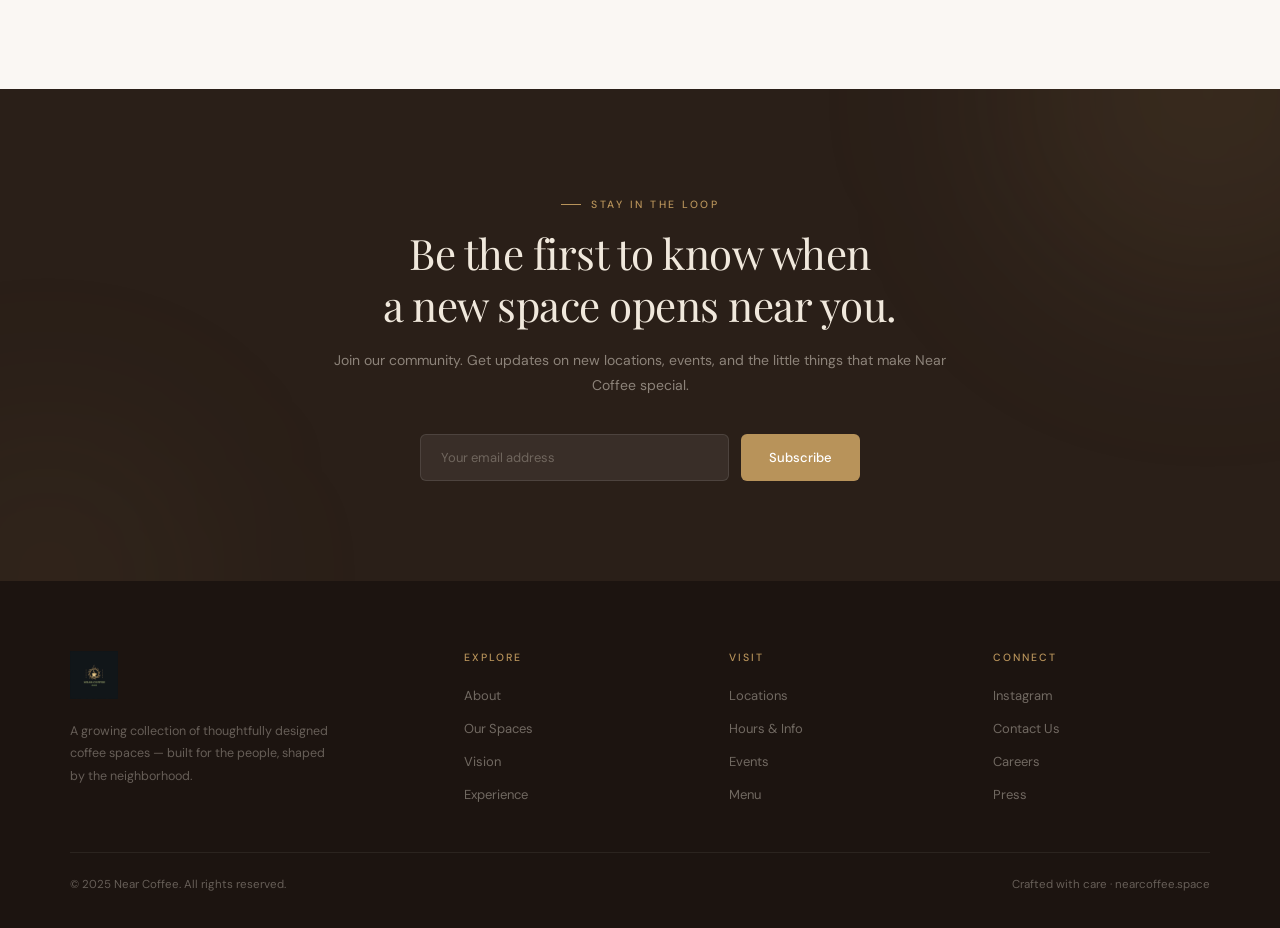
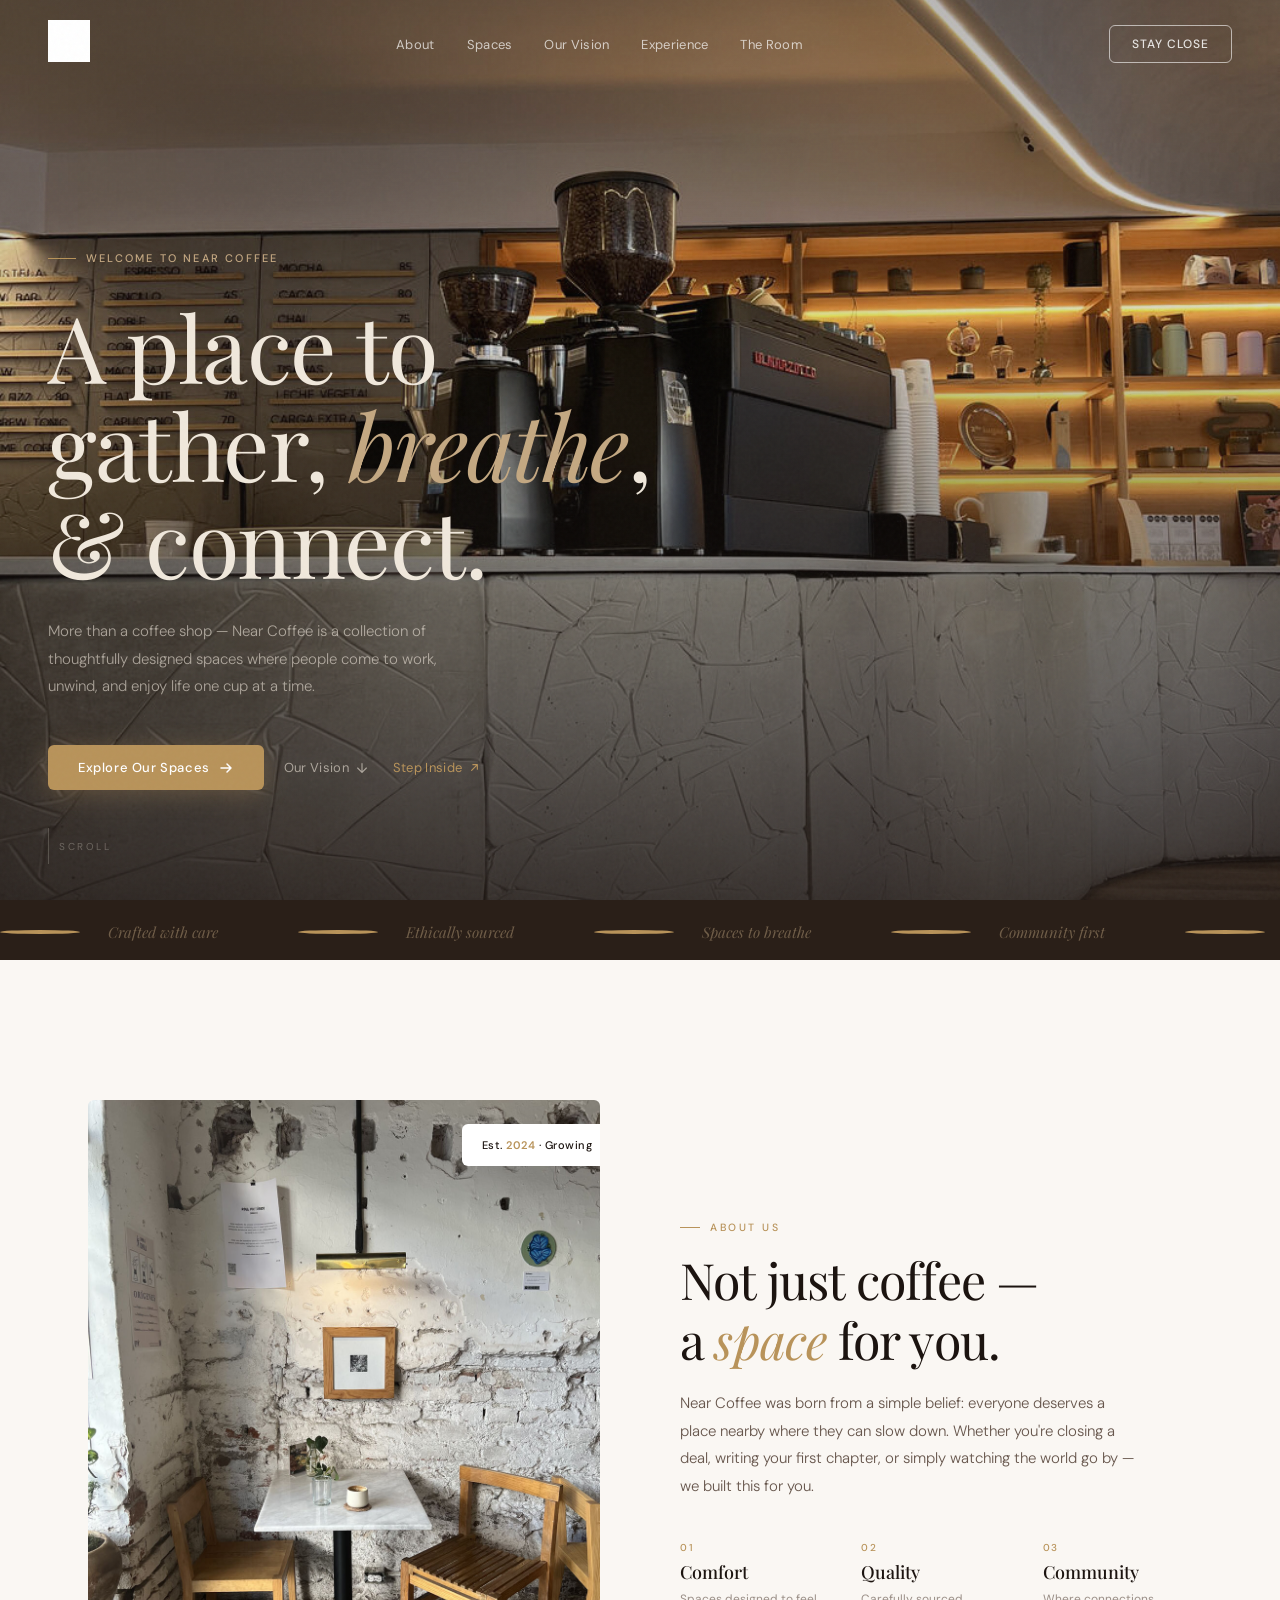
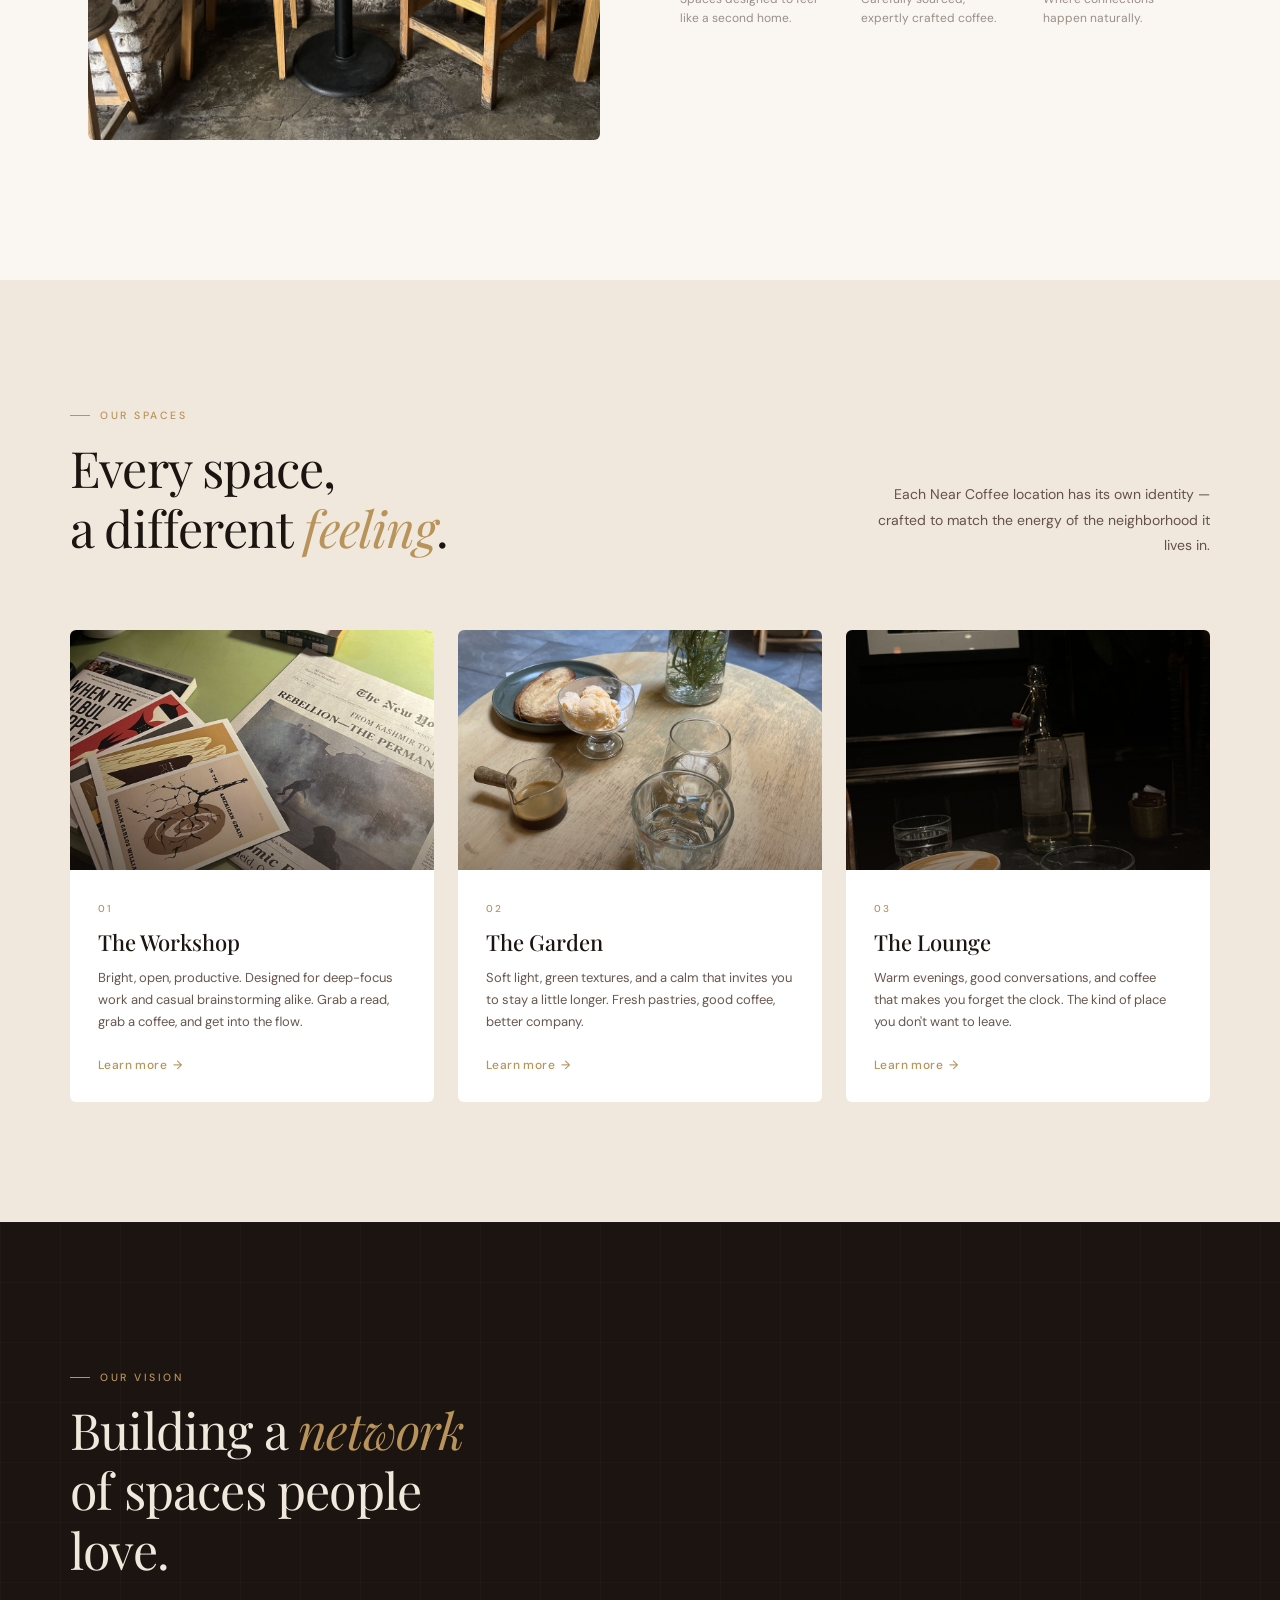
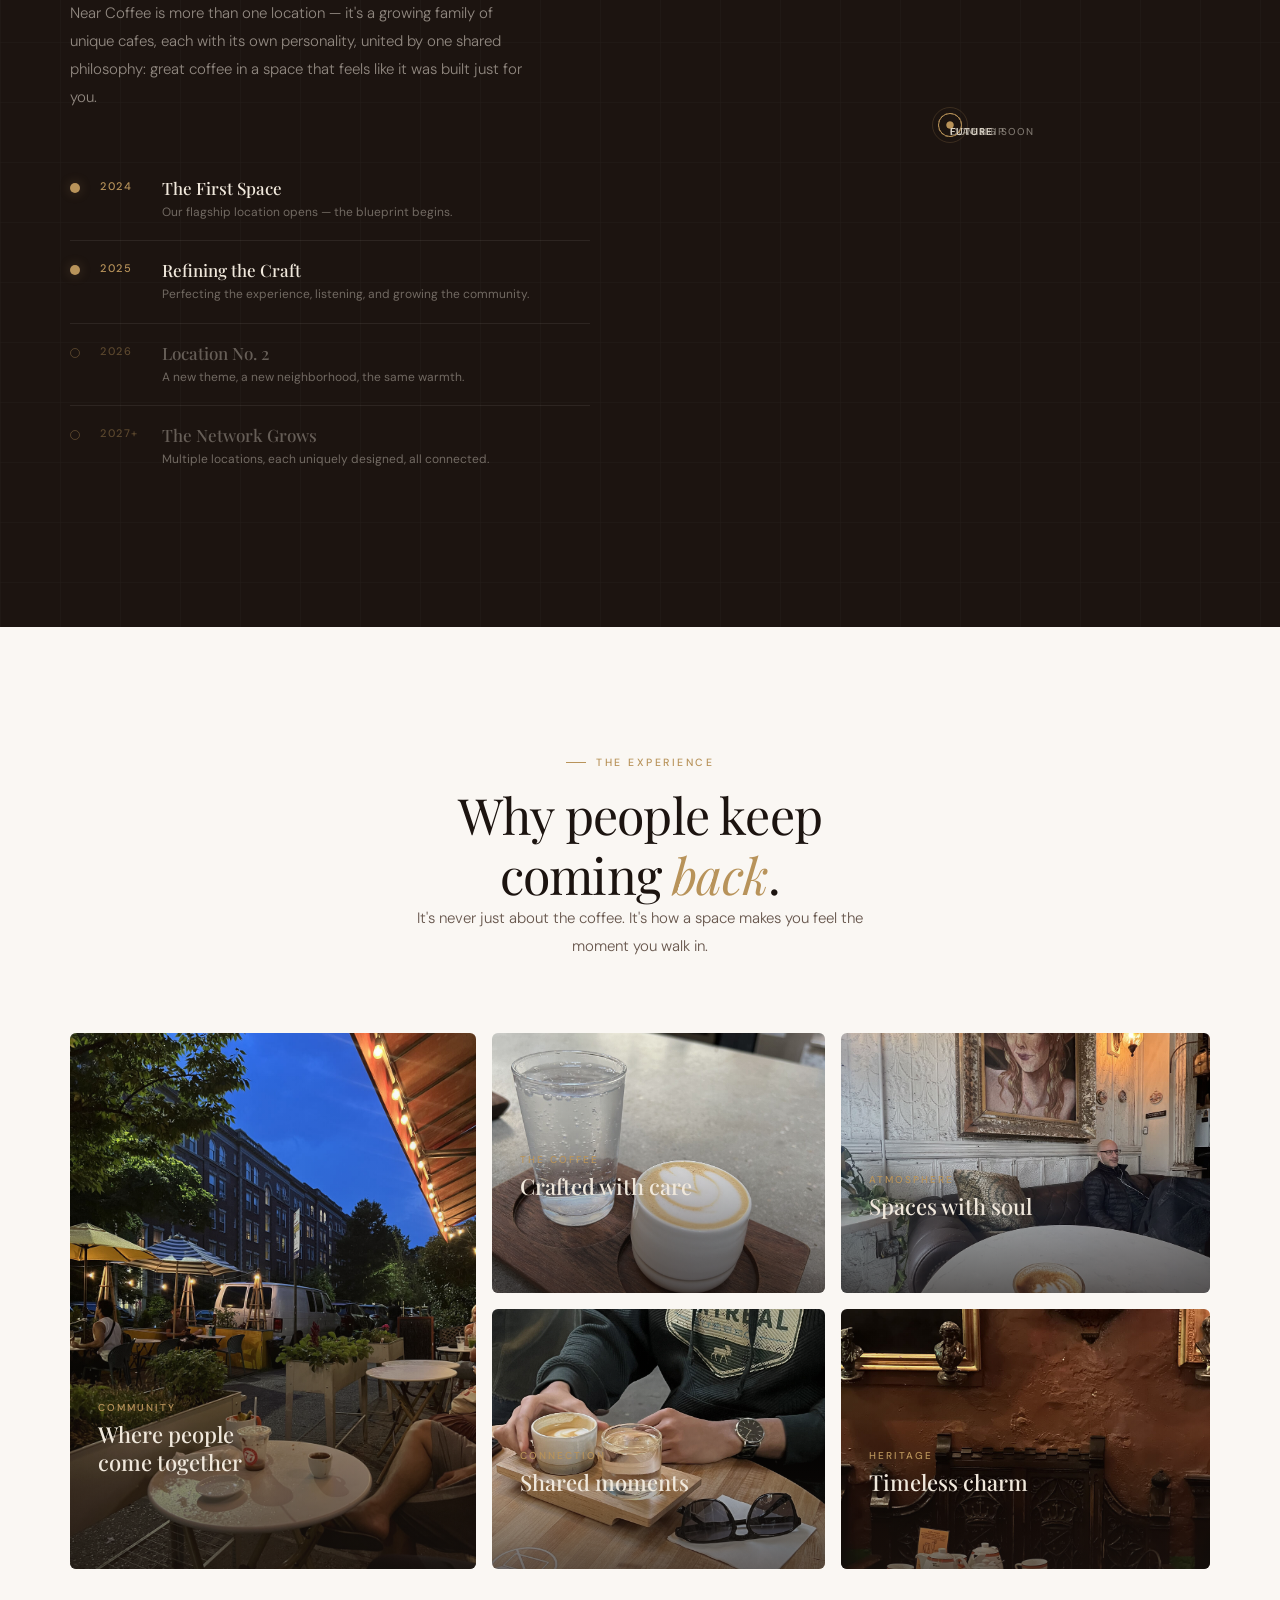
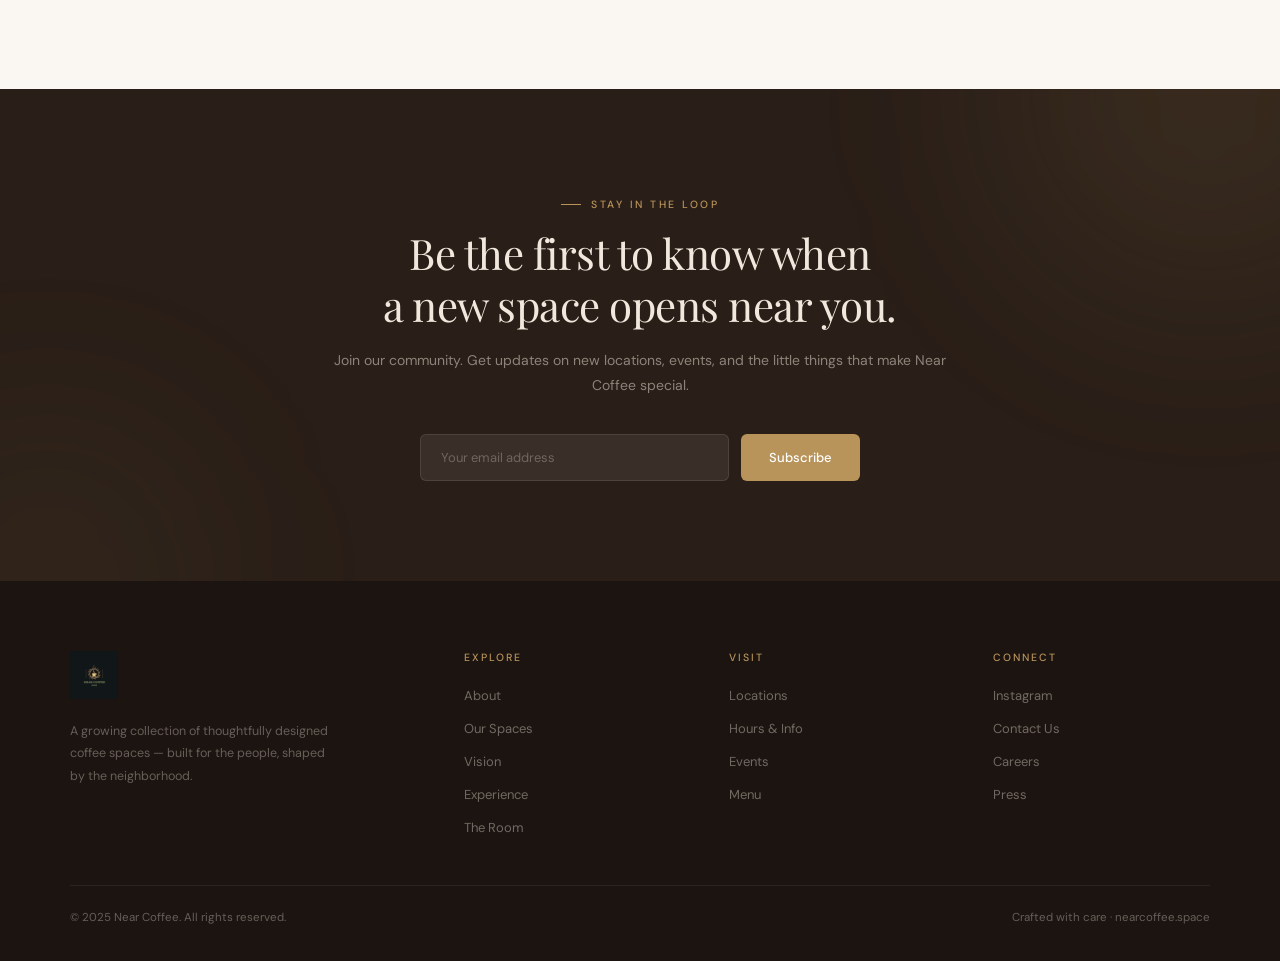
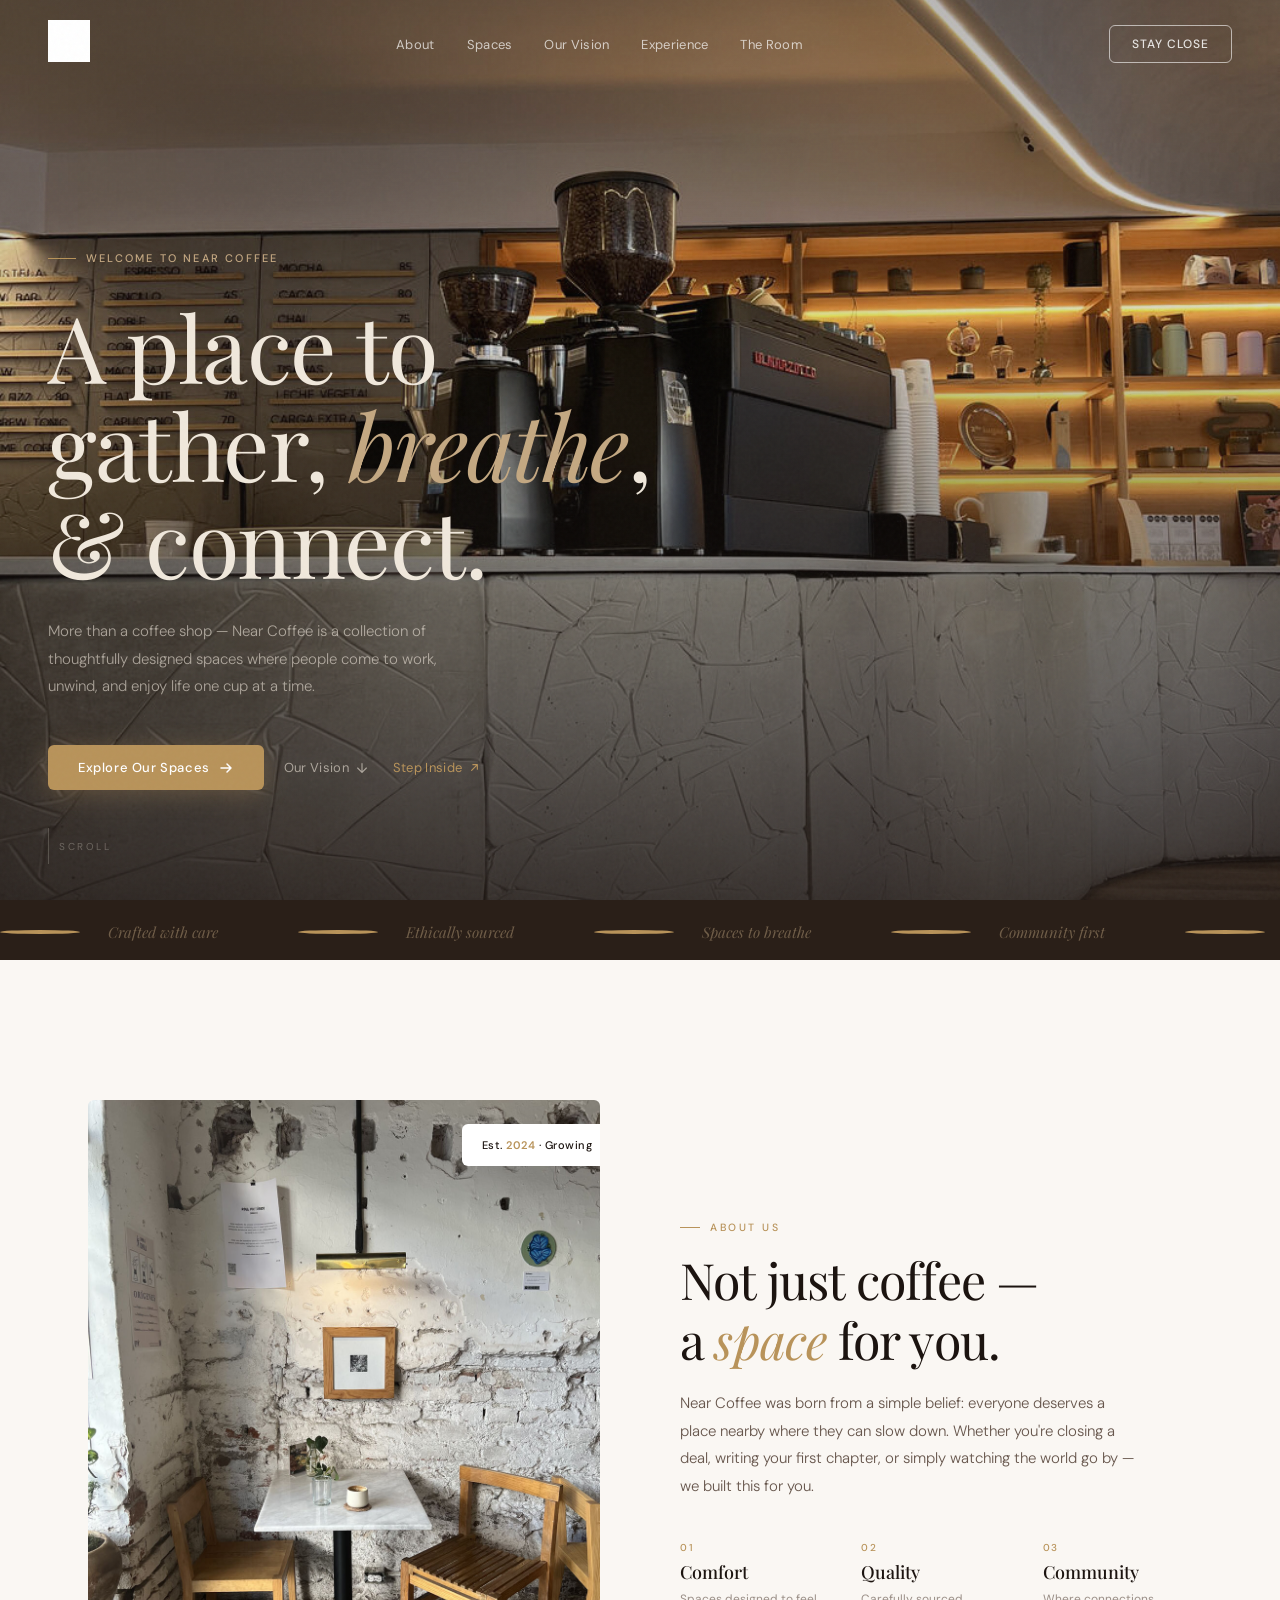
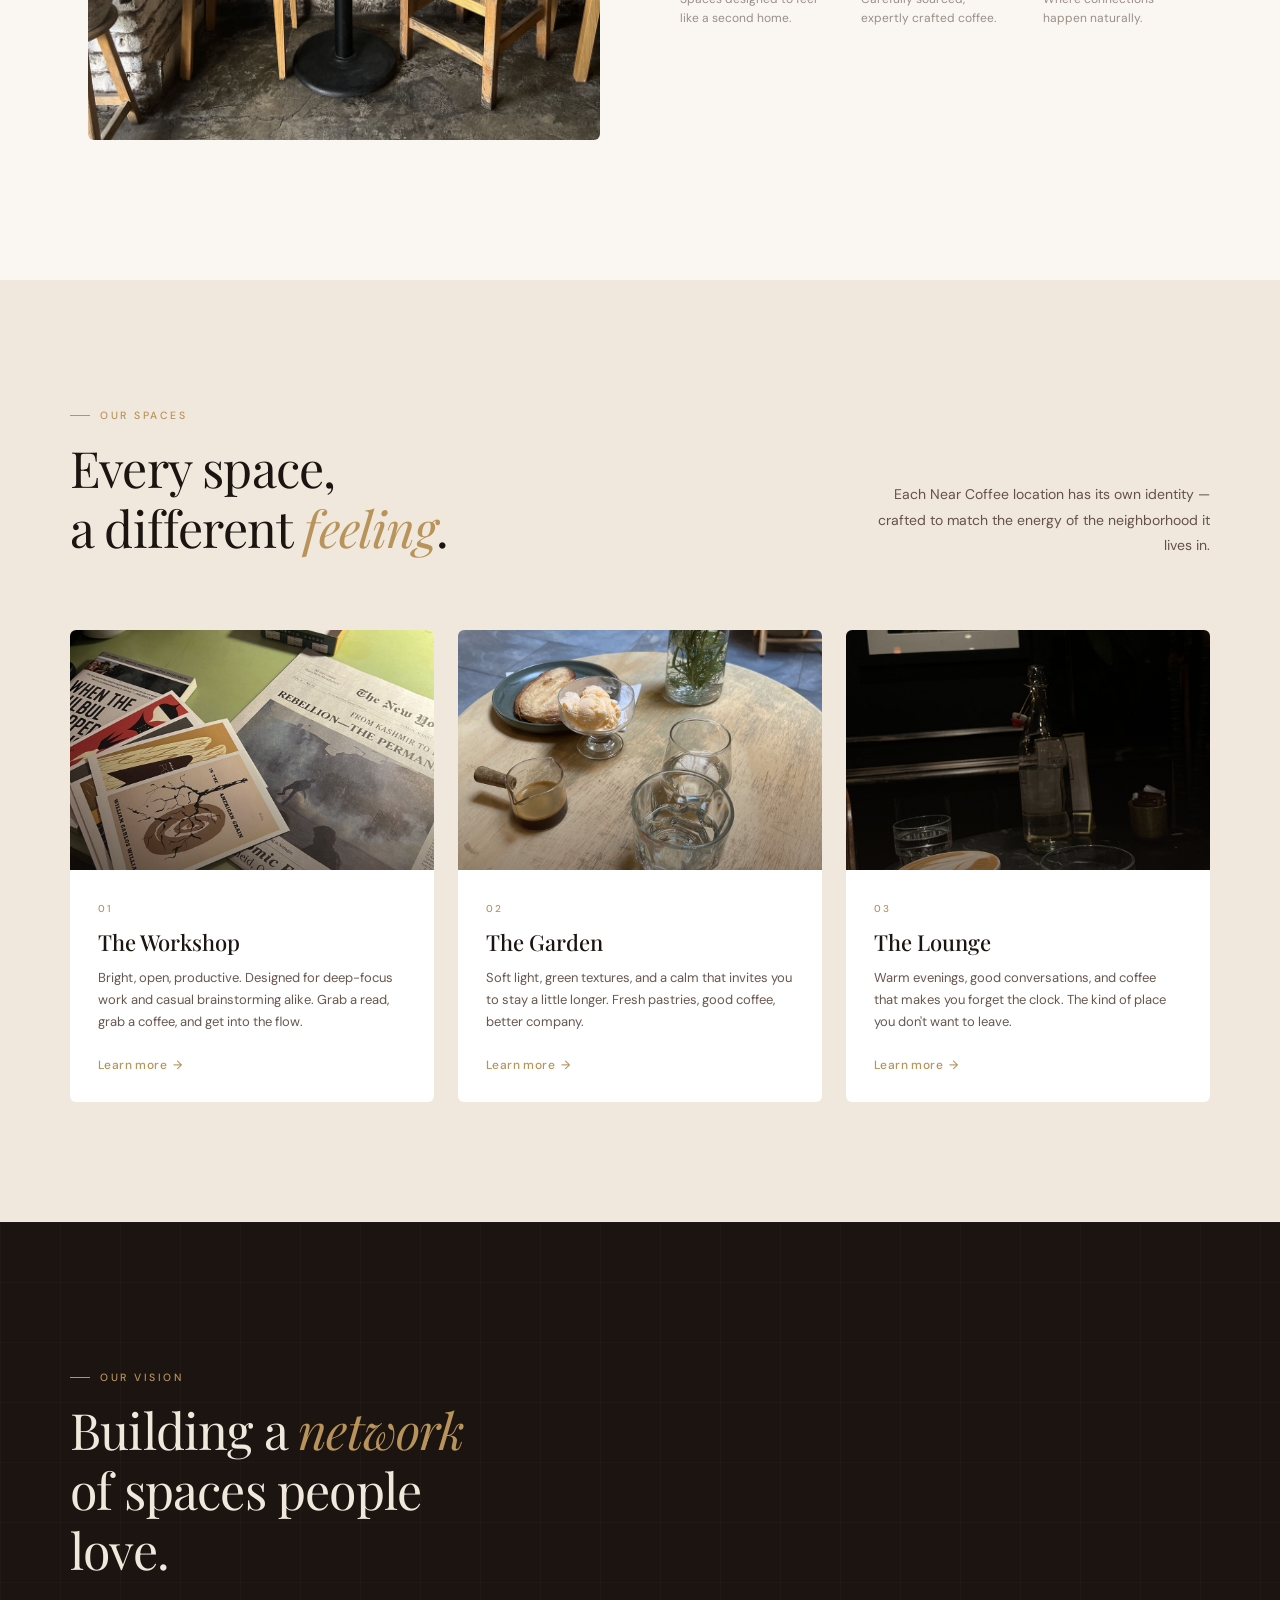
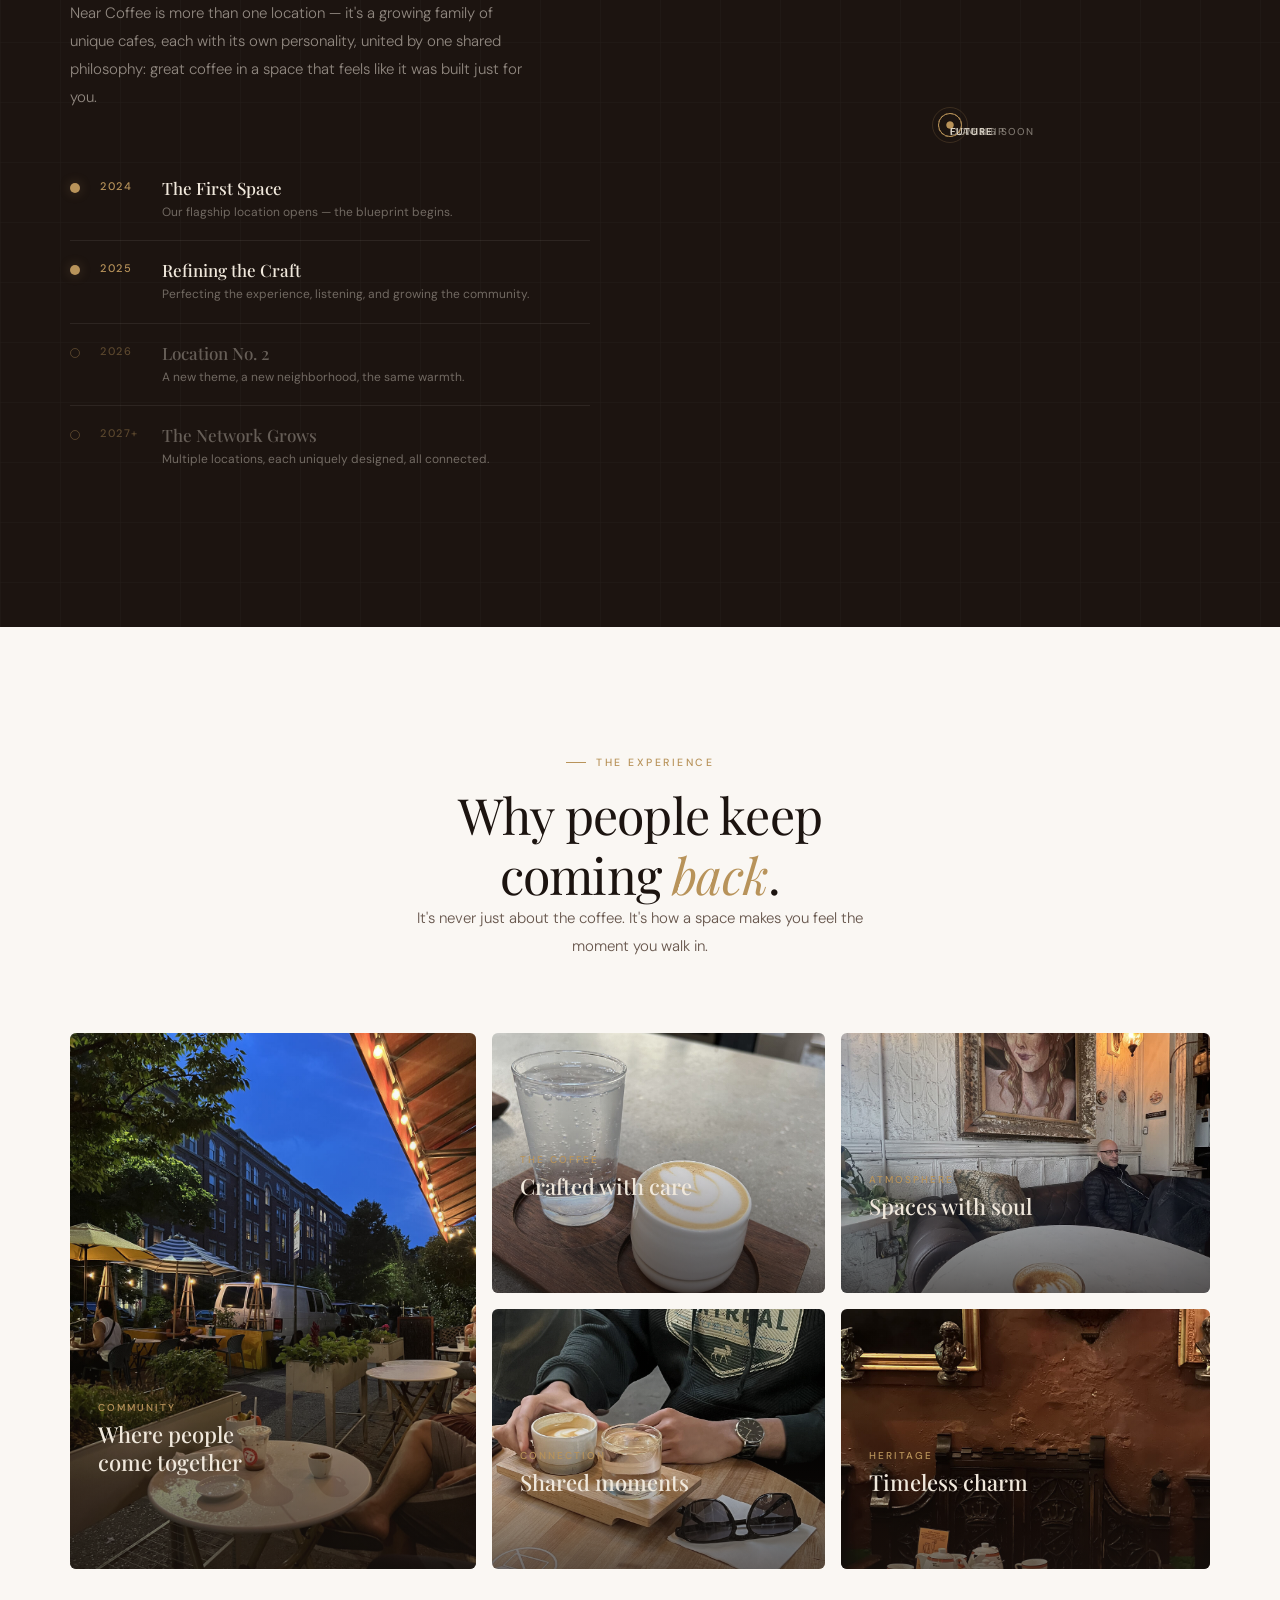
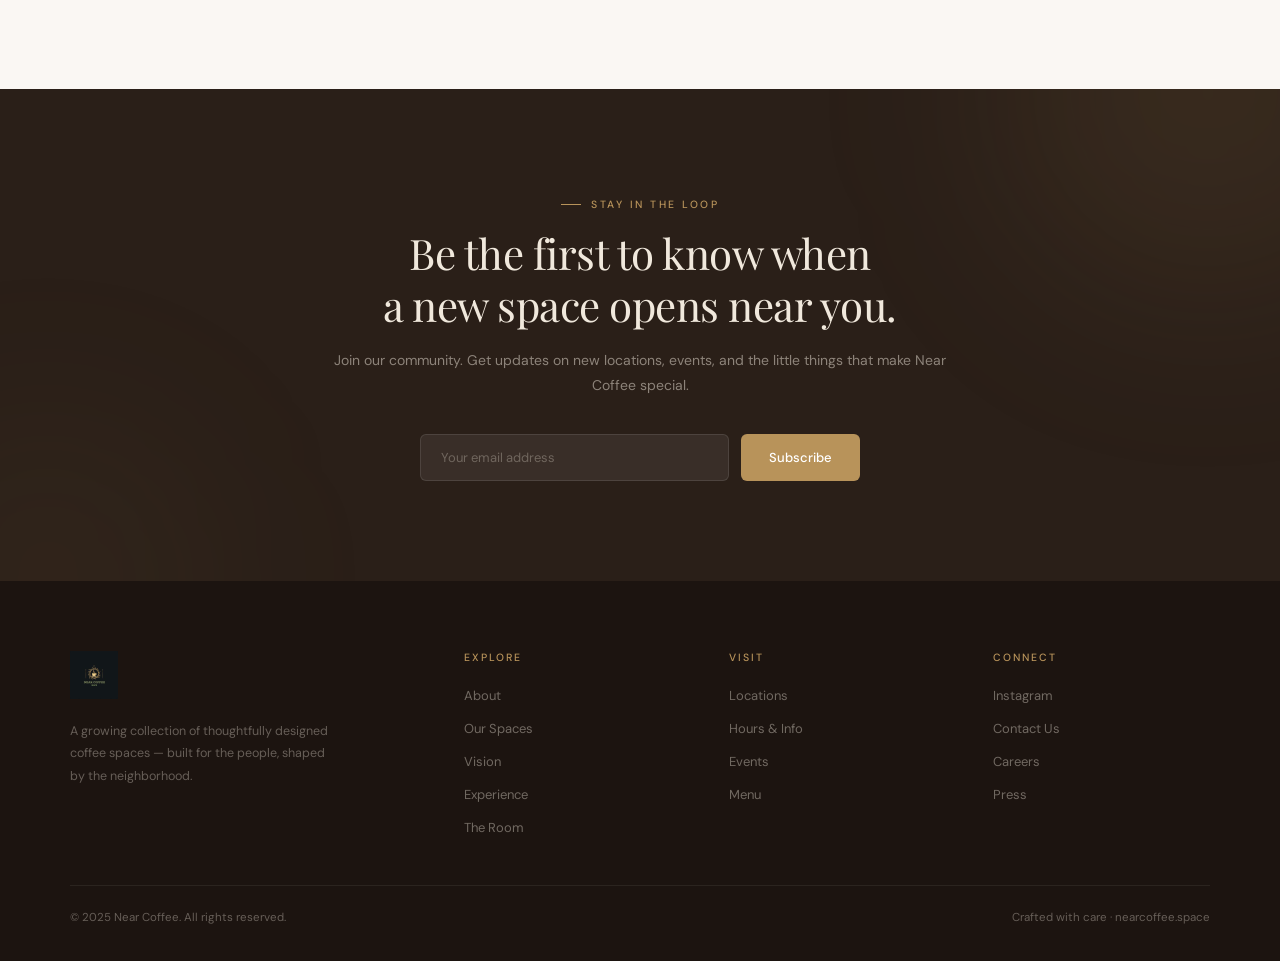
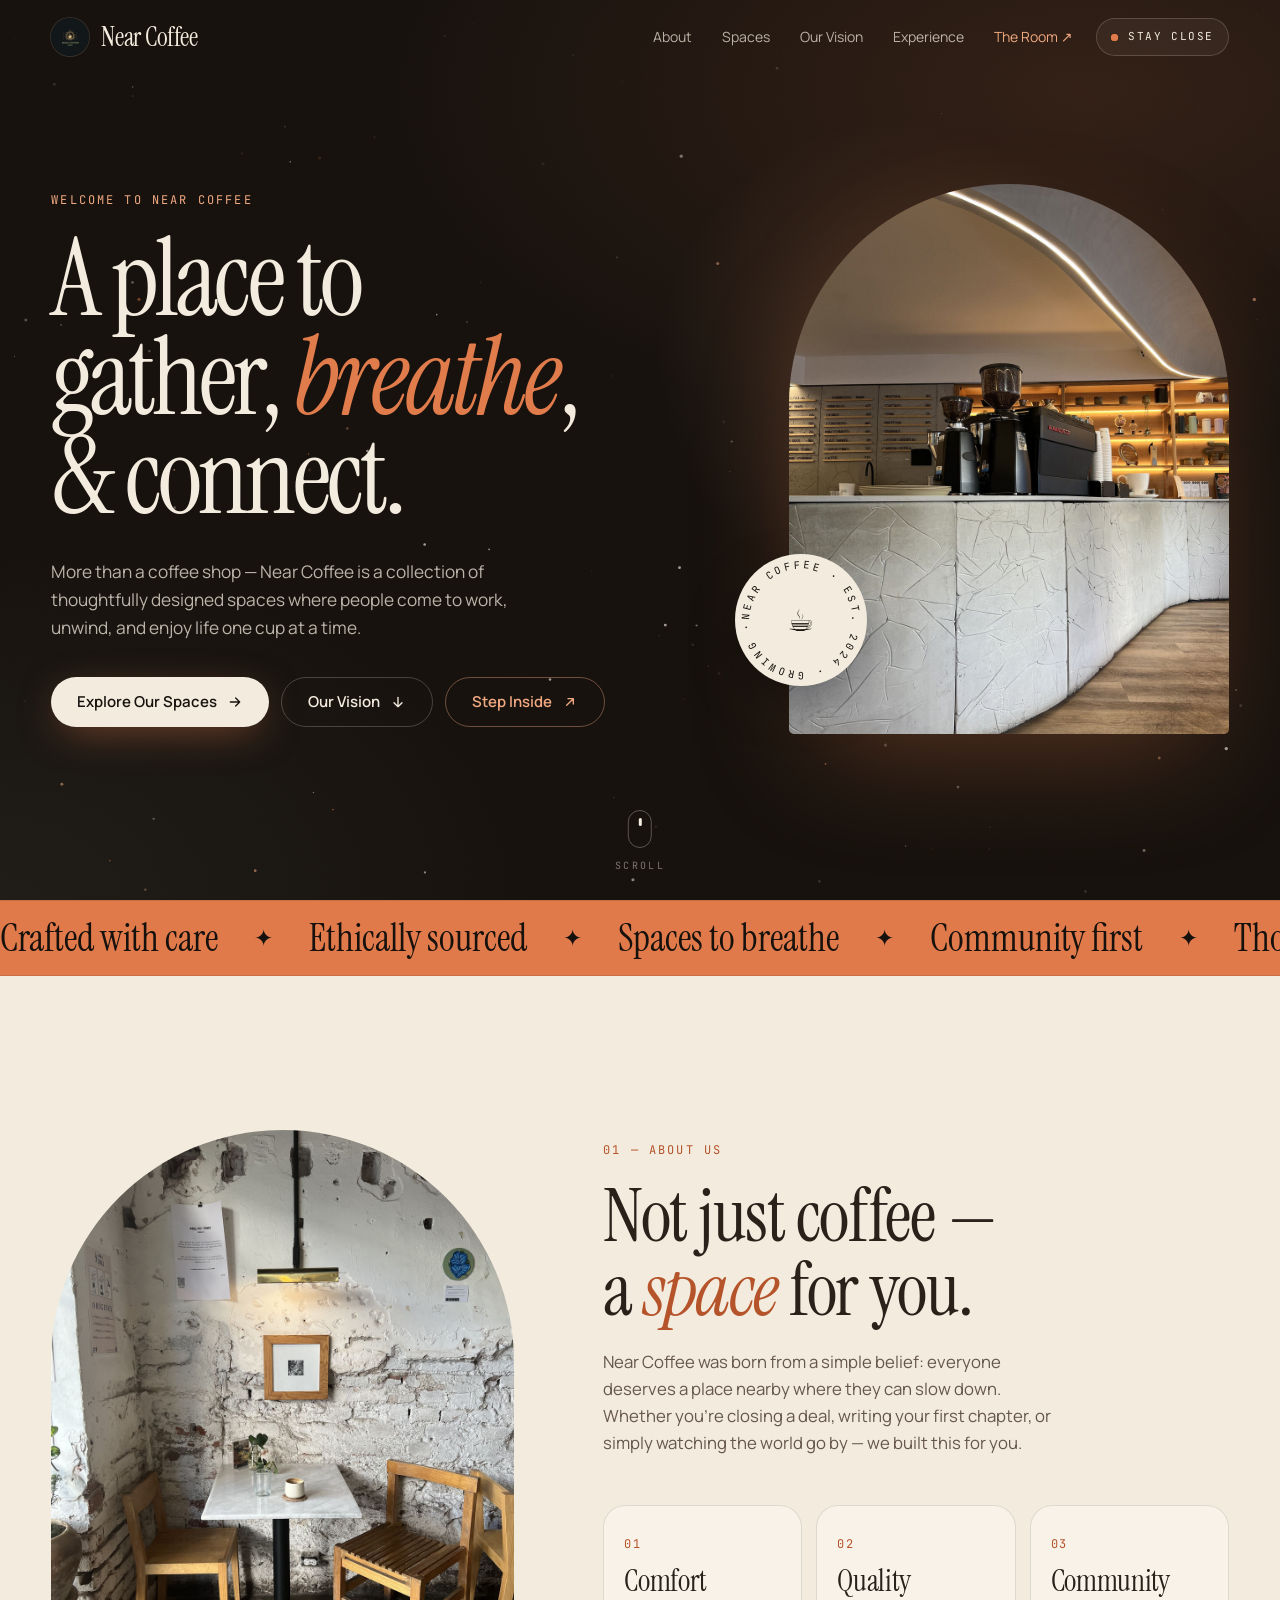
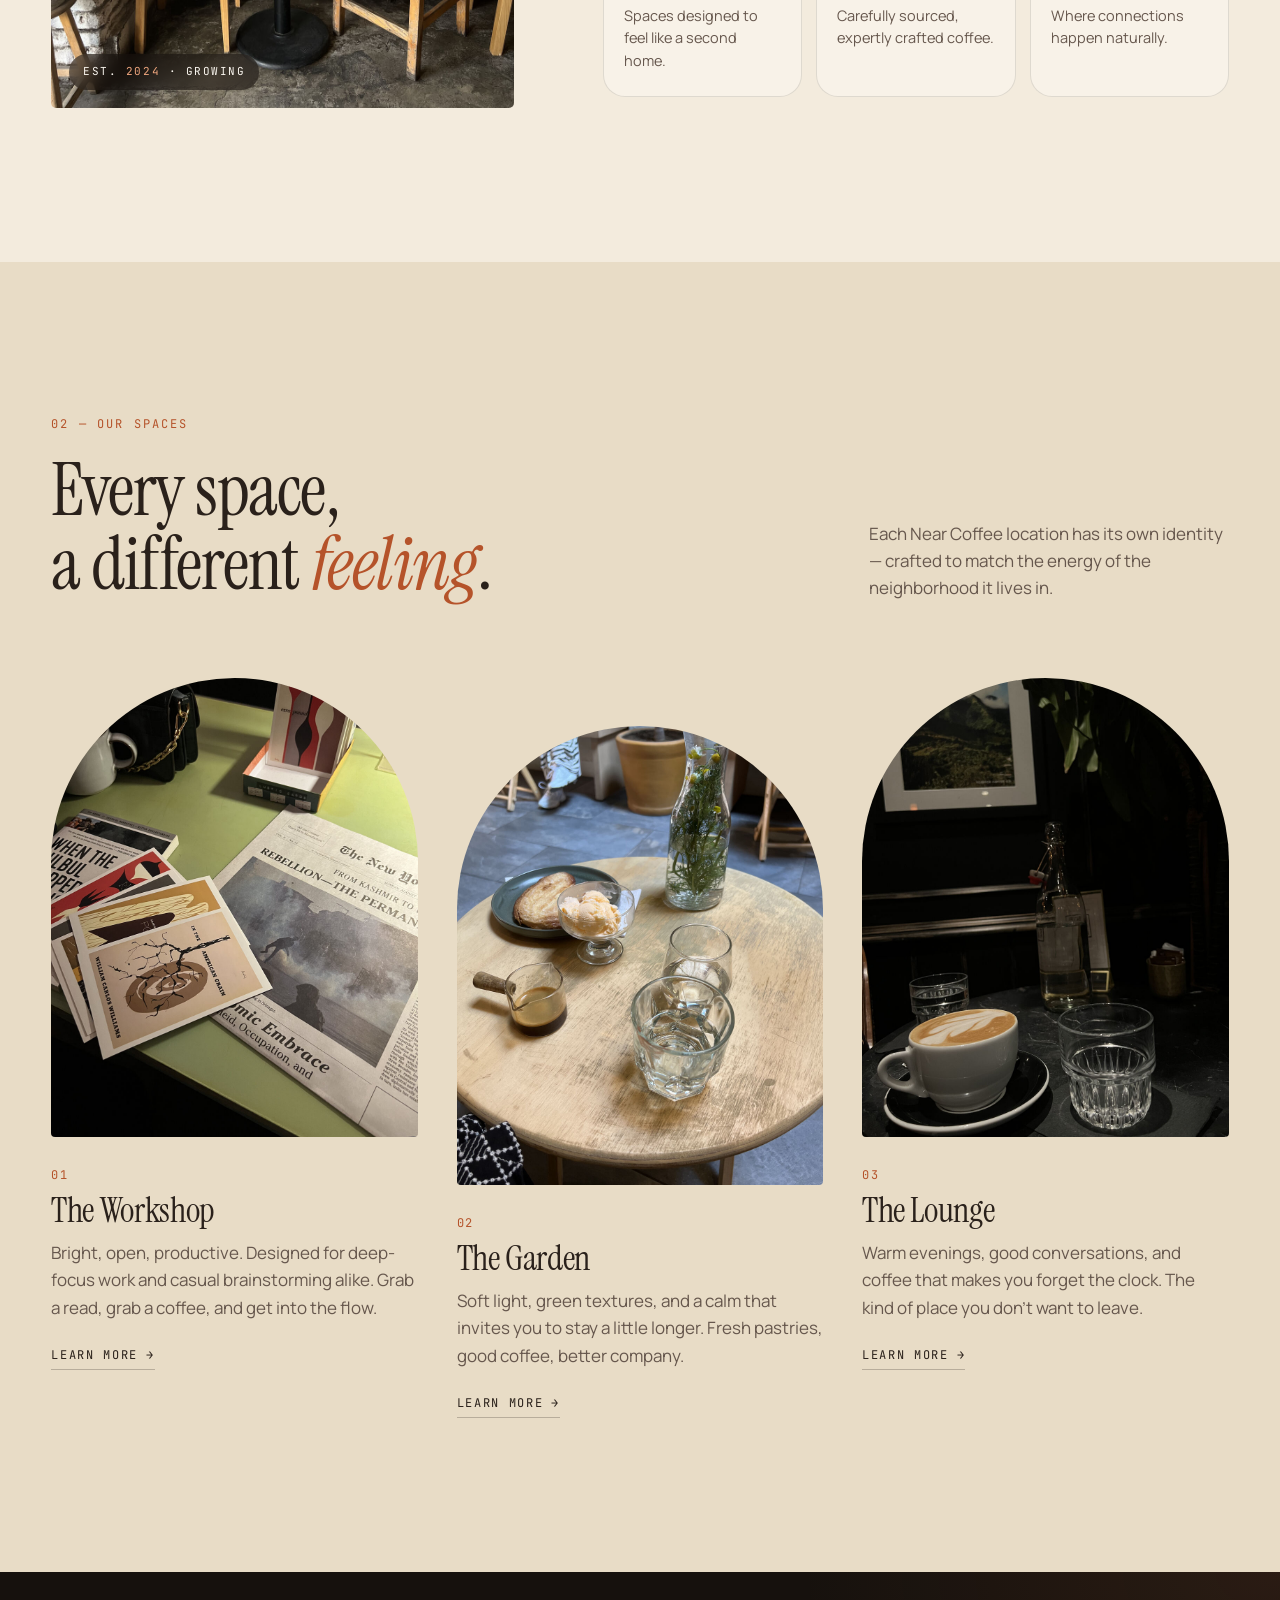
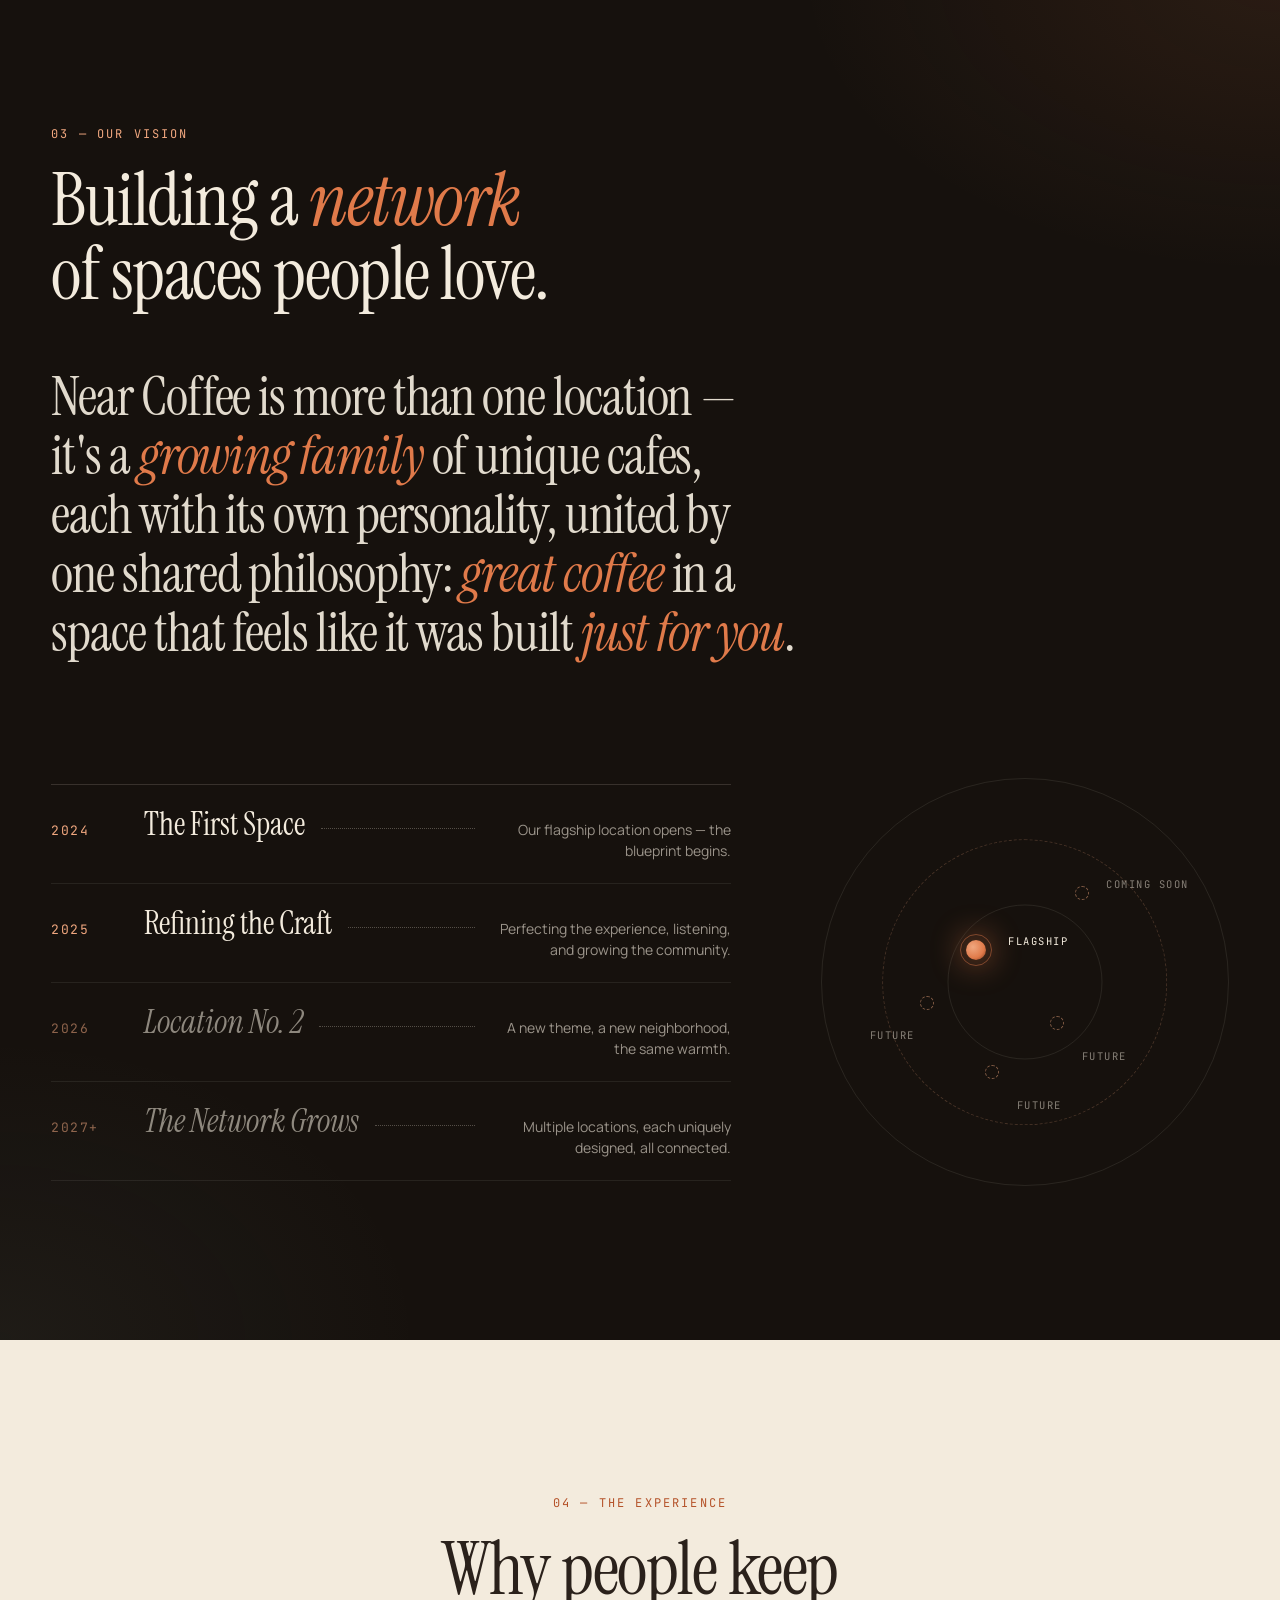
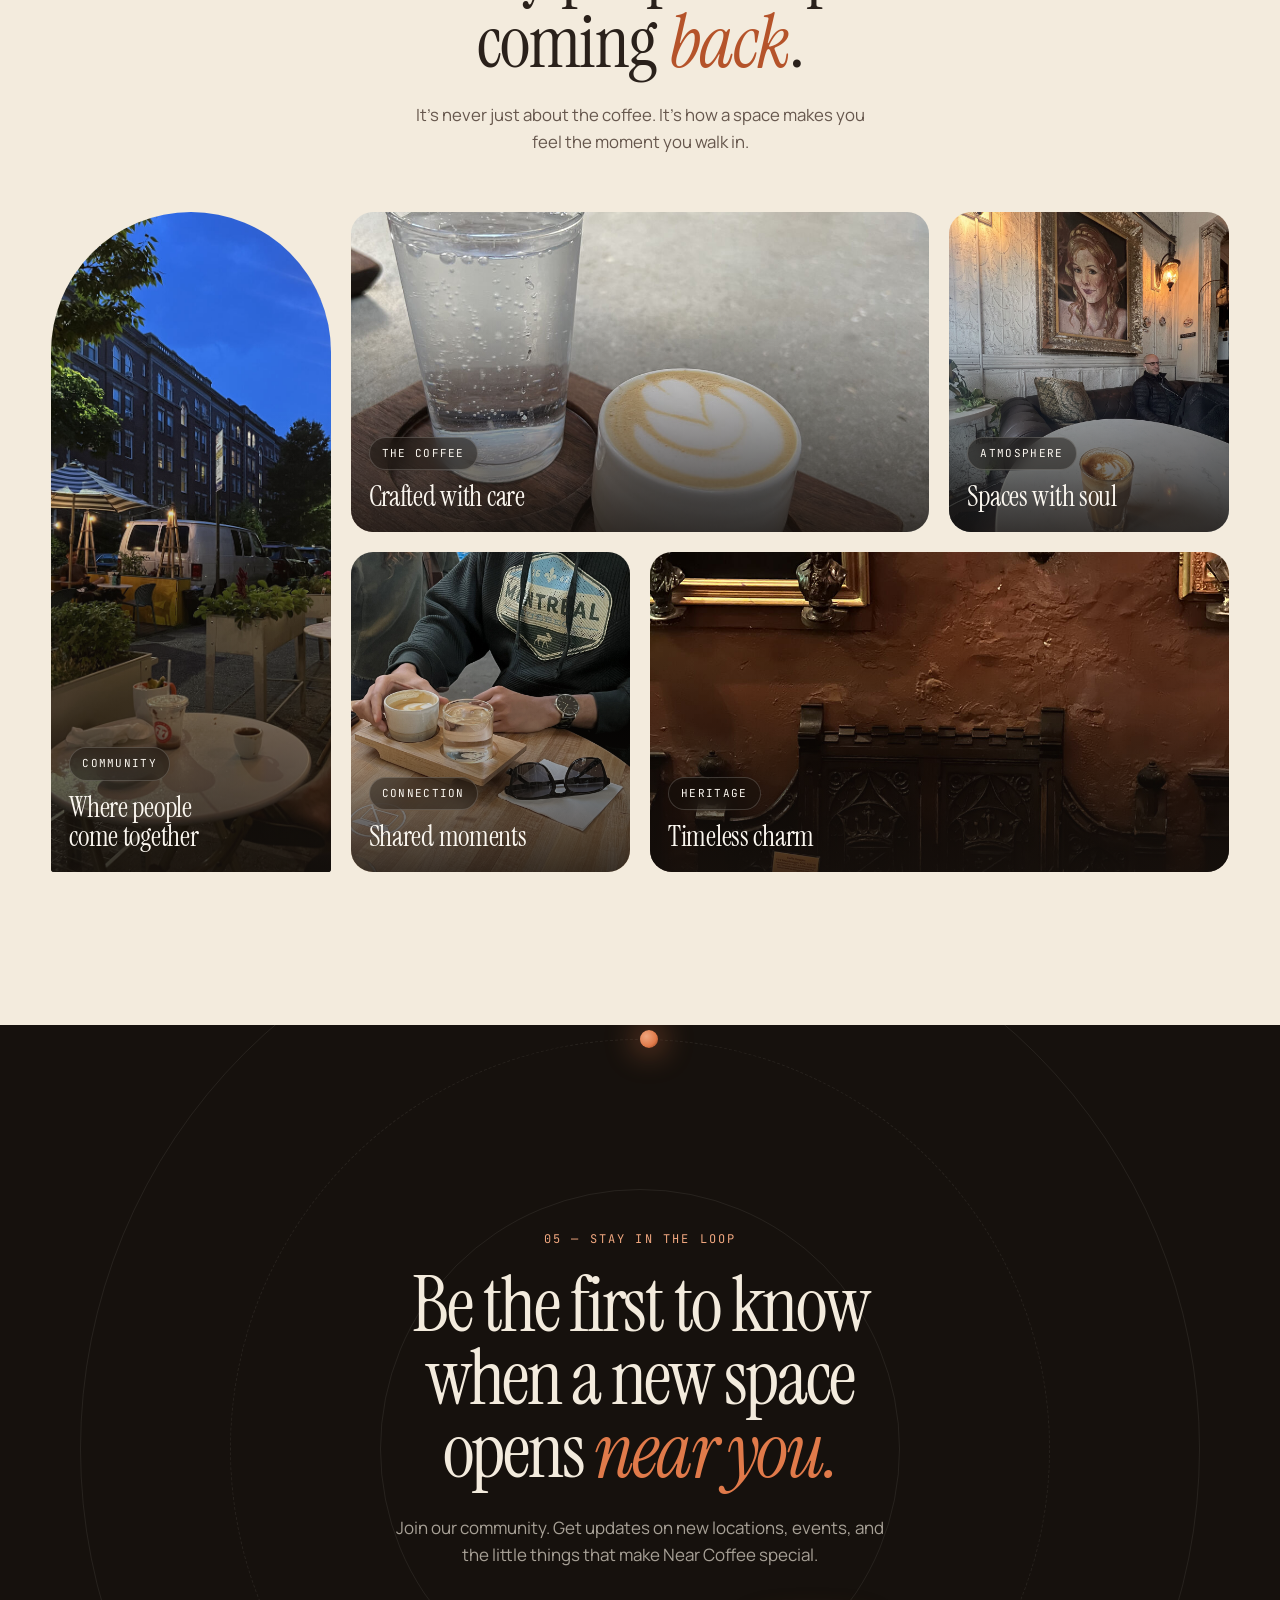
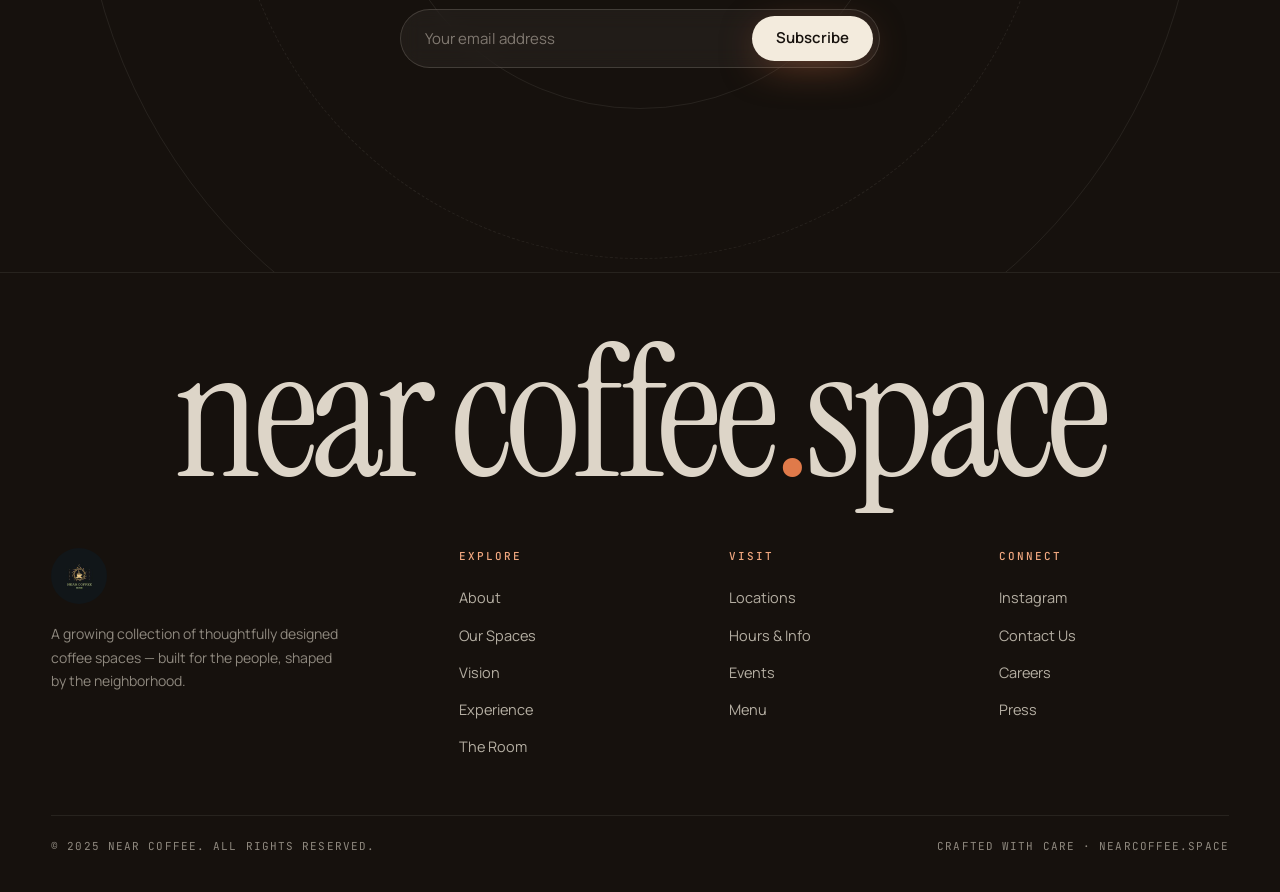
